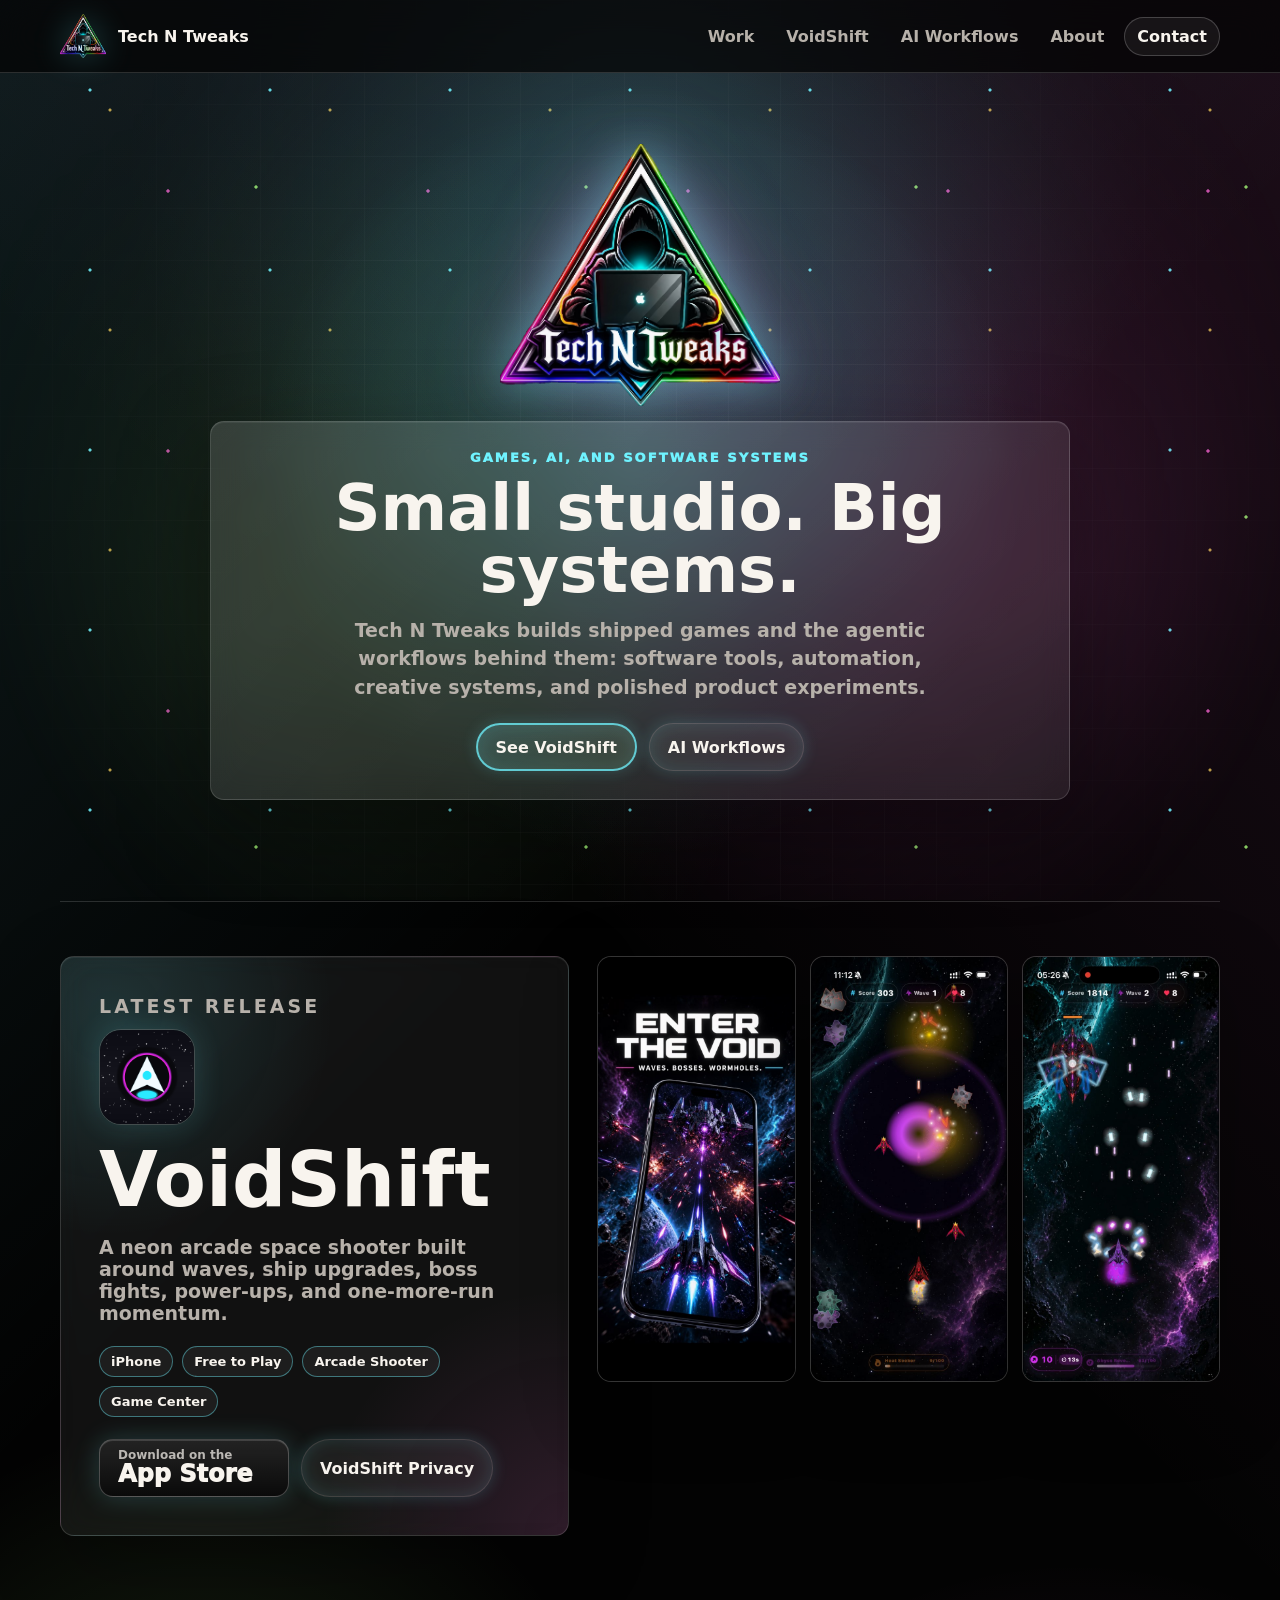
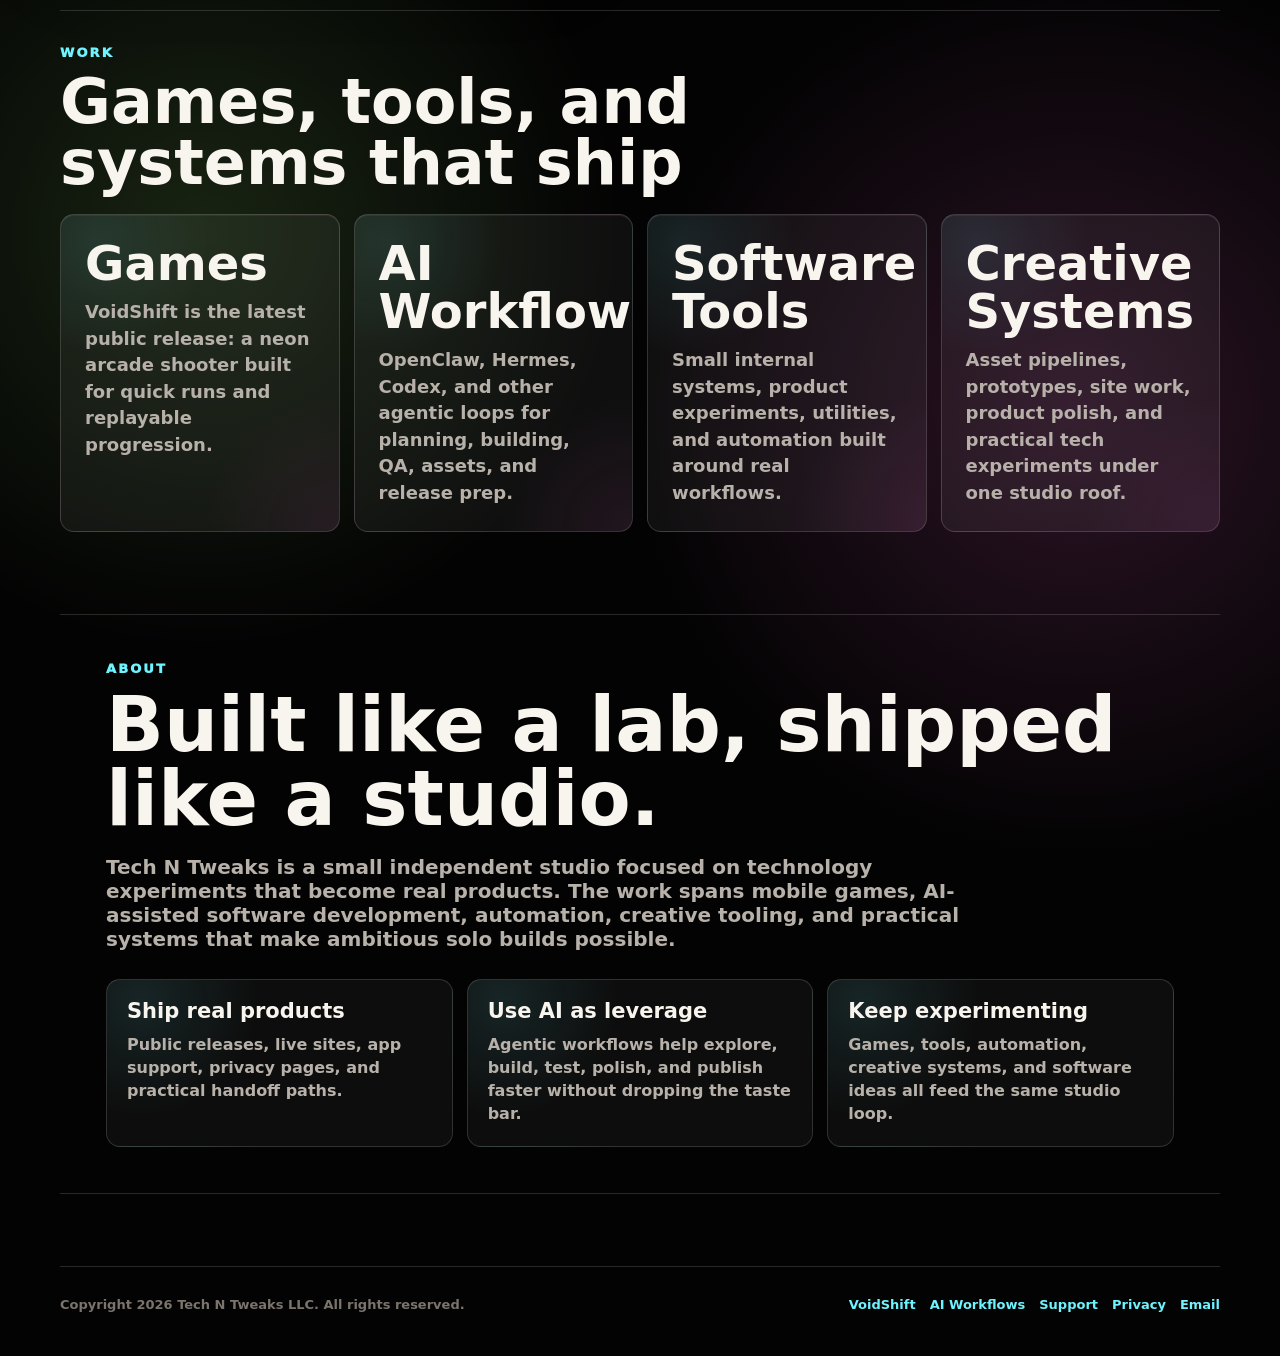
==== index.html @ df6320e9 "Polish Tech N Tweaks homepage" ====
<!doctype html>
<html lang="en">
<head>
  <meta charset="utf-8">
  <meta name="viewport" content="width=device-width, initial-scale=1">
  <title>Tech N Tweaks</title>
  <meta name="description" content="Tech N Tweaks builds technology, AI, software, and creative app projects including VoidShift.">
  <style>
    :root {
      color-scheme: dark;
      --bg: #030303;
      --text: #f8f4ee;
      --muted: #b7b1aa;
      --dim: #7a746d;
      --line: rgba(255,255,255,0.15);
      --panel: rgba(255,255,255,0.065);
      --cyan: #6ff3ff;
      --green: #a8ff7a;
      --pink: #ff67d8;
      --mx: 0px;
      --my: 0px;
    }

    * { box-sizing: border-box; }
    html { scroll-behavior: auto; }

    body {
      margin: 0;
      min-height: 100vh;
      color: var(--text);
      background:
        radial-gradient(circle at 50% 16%, rgba(111,243,255,0.18), transparent 24rem),
        radial-gradient(circle at 16% 62%, rgba(168,255,122,0.13), transparent 26rem),
        radial-gradient(circle at 84% 68%, rgba(255,103,216,0.16), transparent 28rem),
        linear-gradient(135deg, rgba(111,243,255,0.10), transparent 35%),
        linear-gradient(225deg, rgba(255,103,216,0.10), transparent 38%),
        var(--bg);
      font-family: Inter, ui-sans-serif, system-ui, -apple-system, BlinkMacSystemFont, "Segoe UI", sans-serif;
      overflow-x: hidden;
    }

    body::before {
      content: "";
      position: fixed;
      inset: 0;
      z-index: -2;
      pointer-events: none;
      background:
        radial-gradient(circle, rgba(111,243,255,0.95) 0 1.25px, transparent 1.9px),
        radial-gradient(circle, rgba(255,103,216,0.82) 0 1.35px, transparent 2px),
        radial-gradient(circle, rgba(168,255,122,0.86) 0 1.3px, transparent 2px),
        radial-gradient(circle, rgba(255,215,95,0.78) 0 1.15px, transparent 1.9px);
      background-position: 0 0, 38px 61px, 91px 22px;
      background-size: 180px 180px, 260px 260px, 330px 330px, 220px 220px;
      opacity: 0.92;
      animation: star-drift 48s linear infinite;
      transform: translate3d(var(--mx), var(--my), 0);
      transition: transform 260ms ease-out;
    }

    body::after {
      content: "";
      position: fixed;
      inset: 0;
      z-index: -1;
      pointer-events: none;
      background-image:
        linear-gradient(rgba(255,255,255,0.035) 1px, transparent 1px),
        linear-gradient(90deg, rgba(255,255,255,0.03) 1px, transparent 1px),
        radial-gradient(circle at calc(50% + var(--mx)) calc(18% + var(--my)), rgba(111,243,255,0.26), transparent 32rem),
        radial-gradient(circle at calc(84% - var(--mx)) calc(64% - var(--my)), rgba(255,103,216,0.22), transparent 36rem),
        radial-gradient(circle at calc(18% + var(--mx)) calc(70% - var(--my)), rgba(168,255,122,0.16), transparent 34rem);
      background-size: 52px 52px, 52px 52px, auto, auto, auto;
      mask-image: radial-gradient(circle at center, #000 0%, rgba(0,0,0,0.8) 42%, transparent 88%);
    }

    @keyframes star-drift {
      from {
        background-position: 0 0, 38px 61px, 91px 22px;
      }

      to {
        background-position: 0 520px, -180px 700px, 220px 620px, 90px 580px;
      }
    }

    @media (prefers-reduced-motion: reduce) {
      body::before {
        animation: none;
      }
    }

    a { color: inherit; text-decoration: none; }
    img { display: block; max-width: 100%; }

    .wrap {
      width: min(1160px, calc(100% - 36px));
      margin: 0 auto;
    }

    .nav {
      position: sticky;
      top: 0;
      z-index: 20;
      border-bottom: 1px solid var(--line);
      background: rgba(3,3,3,0.72);
      backdrop-filter: blur(18px);
    }

    .nav-inner {
      min-height: 72px;
      display: flex;
      align-items: center;
      justify-content: space-between;
      gap: 20px;
    }

    .brand {
      display: inline-flex;
      align-items: center;
      gap: 12px;
      font-weight: 900;
      letter-spacing: 0;
    }

    .brand img {
      width: 46px;
      height: 46px;
      object-fit: contain;
      filter: drop-shadow(0 0 16px rgba(111,243,255,0.24));
    }

    .nav-links {
      display: flex;
      align-items: center;
      gap: 8px;
      color: var(--muted);
      font-weight: 800;
    }

    .nav-links a {
      padding: 9px 12px;
      border-radius: 999px;
    }

    .nav-links a:hover,
    .nav-links a:focus-visible {
      color: var(--text);
      background: rgba(255,255,255,0.08);
      outline: none;
    }

    .nav-cta {
      color: var(--text);
      border: 1px solid rgba(255,255,255,0.2);
      background: rgba(255,255,255,0.06);
    }

    .hero {
      min-height: calc(100vh - 72px);
      display: grid;
      place-items: center;
      padding: 28px 0 58px;
      text-align: center;
    }

    .logo-stage {
      width: min(280px, 62vw);
      height: min(263px, 31vh);
      margin: 0 auto 14px;
      position: relative;
      display: grid;
      place-items: center;
    }

    .logo-stage::before {
      content: "";
      position: absolute;
      inset: 6% 10%;
      z-index: -1;
      border-radius: 999px;
      background: radial-gradient(circle, rgba(111,243,255,0.24), rgba(255,103,216,0.14) 42%, transparent 70%);
      filter: blur(34px);
    }

    .logo-stage img {
      width: 100%;
      height: 100%;
      object-fit: contain;
      filter:
        drop-shadow(0 0 22px rgba(111,243,255,0.4))
        drop-shadow(0 0 42px rgba(255,103,216,0.22));
    }

    .hero-card {
      width: min(860px, 100%);
      margin: 0 auto;
      padding: clamp(22px, 3.2vw, 28px);
      border: 1px solid var(--line);
      border-radius: 14px;
      background:
        linear-gradient(135deg, rgba(255,255,255,0.1), rgba(255,255,255,0.03)),
        rgba(255,255,255,0.045);
      box-shadow: inset 0 1px 0 rgba(255,255,255,0.06), 0 28px 90px rgba(0,0,0,0.34);
      backdrop-filter: blur(14px);
      transition: transform 190ms ease, border-color 190ms ease, box-shadow 190ms ease, background 190ms ease;
    }

    .hero-card:hover,
    .hero-card:focus-within {
      transform: translateY(-4px);
      border-color: rgba(111,243,255,0.52);
      background:
        radial-gradient(circle at 12% 8%, rgba(111,243,255,0.16), transparent 30%),
        radial-gradient(circle at 100% 100%, rgba(255,103,216,0.13), transparent 32%),
        rgba(255,255,255,0.07);
      box-shadow:
        inset 0 1px 0 rgba(255,255,255,0.08),
        0 24px 70px rgba(0,0,0,0.38),
        0 0 34px rgba(111,243,255,0.13);
    }

    .eyebrow {
      margin: 0 0 12px;
      color: var(--cyan);
      font-size: 13px;
      font-weight: 950;
      letter-spacing: 0.16em;
      text-transform: uppercase;
    }

    h1, h2, h3, p { overflow-wrap: anywhere; }

    h1 {
      margin: 0;
      font-size: clamp(42px, 5.2vw, 64px);
      line-height: 0.98;
      letter-spacing: 0;
    }

    h2 {
      margin: 0;
      color: var(--text);
      font-size: clamp(38px, 6vw, 76px);
      line-height: 0.98;
      letter-spacing: 0;
    }

    .lead {
      max-width: 620px;
      margin: 14px auto 0;
      color: var(--muted);
      font-size: clamp(17px, 1.8vw, 19px);
      line-height: 1.5;
      font-weight: 650;
    }

    .actions {
      display: flex;
      justify-content: center;
      flex-wrap: wrap;
      gap: 12px;
      margin-top: 22px;
    }

    .actions.left {
      justify-content: flex-start;
    }

    .button {
      min-height: 48px;
      display: inline-flex;
      align-items: center;
      justify-content: center;
      border-radius: 999px;
      padding: 0 18px;
      color: var(--text);
      border: 2px solid rgba(111,243,255,0.76);
      background:
        linear-gradient(135deg, rgba(111,243,255,0.12), rgba(168,255,122,0.08)),
        rgba(255,255,255,0.035);
      font-weight: 900;
      box-shadow:
        inset 0 0 18px rgba(111,243,255,0.12),
        0 0 16px rgba(111,243,255,0.18);
      transition: transform 180ms ease, box-shadow 180ms ease, border-color 180ms ease;
    }

    .button.secondary {
      color: var(--text);
      background: rgba(255,255,255,0.055);
      border: 1px solid var(--line);
    }

    .button:hover,
    .button:focus-visible {
      transform: translateY(-2px);
      border-color: rgba(168,255,122,0.9);
      box-shadow:
        inset 0 0 22px rgba(111,243,255,0.20),
        0 0 22px rgba(111,243,255,0.28),
        0 0 40px rgba(168,255,122,0.16);
      outline: none;
    }

    .content {
      padding: 34px 0 82px;
      border-top: 1px solid var(--line);
    }

    .voidshift-feature {
      display: grid;
      grid-template-columns: minmax(0, 0.9fr) minmax(0, 1.1fr);
      gap: 28px;
      align-items: start;
      padding: 54px 0 74px;
      border-top: 1px solid var(--line);
      scroll-margin-top: 96px;
    }

    .void-copy {
      padding: clamp(24px, 4vw, 38px);
      border: 1px solid var(--line);
      border-radius: 14px;
      background:
        radial-gradient(circle at 10% 10%, rgba(111,243,255,0.13), transparent 32%),
        radial-gradient(circle at 100% 100%, rgba(255,103,216,0.12), transparent 32%),
        rgba(255,255,255,0.06);
      box-shadow: inset 0 1px 0 rgba(255,255,255,0.06), 0 24px 80px rgba(0,0,0,0.28);
      backdrop-filter: blur(14px);
    }

    .void-copy .app-icon {
      margin-bottom: 18px;
    }

    .void-copy p {
      color: var(--muted);
      font-size: 19px;
      font-weight: 650;
    }

    .proof-row {
      display: flex;
      flex-wrap: wrap;
      gap: 9px;
      margin-top: 22px;
    }

    .proof-row span {
      border: 1px solid rgba(111,243,255,0.42);
      border-radius: 999px;
      padding: 7px 11px;
      color: var(--text);
      background: rgba(255,255,255,0.052);
      font-size: 13px;
      font-weight: 900;
    }

    .store-badge {
      min-height: 58px;
      min-width: 190px;
      display: inline-flex;
      flex-direction: column;
      justify-content: center;
      gap: 1px;
      border: 1px solid rgba(255,255,255,0.24);
      border-radius: 14px;
      padding: 9px 18px 10px;
      color: var(--text);
      background: linear-gradient(180deg, rgba(255,255,255,0.12), rgba(255,255,255,0.02)), #050505;
      box-shadow: 0 0 26px rgba(111,243,255,0.18), inset 0 1px 0 rgba(255,255,255,0.14);
      text-align: left;
      transition: transform 180ms ease, border-color 180ms ease, box-shadow 180ms ease;
    }

    .store-badge span {
      color: rgba(248,244,238,0.72);
      font-size: 12px;
      font-weight: 800;
      line-height: 1;
    }

    .store-badge strong {
      color: var(--text);
      font-size: 24px;
      font-weight: 950;
      line-height: 1;
    }

    .store-badge:hover,
    .store-badge:focus-visible {
      transform: translateY(-2px);
      border-color: rgba(111,243,255,0.64);
      box-shadow: 0 0 30px rgba(111,243,255,0.26), inset 0 1px 0 rgba(255,255,255,0.18);
      outline: none;
    }

    .screenshots {
      display: grid;
      grid-template-columns: repeat(3, 1fr);
      gap: 14px;
      align-items: stretch;
    }

    .phone-shot {
      position: relative;
      min-height: 0;
      margin: 0;
      overflow: hidden;
      border: 1px solid var(--line);
      border-radius: 14px;
      background: rgba(255,255,255,0.06);
      box-shadow: 0 24px 70px rgba(0,0,0,0.34);
    }

    .phone-shot img {
      width: 100%;
      height: 100%;
      aspect-ratio: 600 / 1298;
      object-fit: cover;
      object-position: center top;
    }

    .section-heading {
      max-width: 760px;
      margin-bottom: 20px;
    }

    .section-heading h2 {
      font-size: clamp(36px, 5vw, 62px);
    }

    .grid {
      display: grid;
      grid-template-columns: repeat(4, 1fr);
      gap: 14px;
    }

    .tile {
      min-height: 230px;
      position: relative;
      overflow: hidden;
      scroll-margin-top: 96px;
      border: 1px solid var(--line);
      border-radius: 14px;
      padding: 24px;
      background:
        radial-gradient(circle at 12% 8%, rgba(111,243,255,0.09), transparent 30%),
        radial-gradient(circle at 100% 100%, rgba(255,103,216,0.08), transparent 32%),
        rgba(255,255,255,0.052);
      box-shadow: inset 0 1px 0 rgba(255,255,255,0.06);
      transition: transform 190ms ease, border-color 190ms ease, box-shadow 190ms ease, background 190ms ease;
    }

    a.tile {
      display: block;
      color: inherit;
      text-decoration: none;
    }

    .tile:hover,
    .tile:focus-within {
      transform: translateY(-4px);
      border-color: rgba(111,243,255,0.52);
      background:
        radial-gradient(circle at 12% 8%, rgba(111,243,255,0.16), transparent 30%),
        radial-gradient(circle at 100% 100%, rgba(255,103,216,0.13), transparent 32%),
        rgba(255,255,255,0.07);
      box-shadow:
        inset 0 1px 0 rgba(255,255,255,0.08),
        0 24px 70px rgba(0,0,0,0.38),
        0 0 34px rgba(111,243,255,0.13);
    }

    .app-icon {
      width: 96px;
      height: 96px;
      border-radius: 22px;
      border: 1px solid rgba(255,255,255,0.18);
      box-shadow: 0 0 30px rgba(111,243,255,0.16);
    }

    .tile strong {
      display: block;
      margin-bottom: 12px;
      color: var(--text);
      font-size: clamp(30px, 4vw, 48px);
      line-height: 1;
      letter-spacing: 0;
    }

    .tile p {
      margin: 0;
      color: var(--muted);
      font-size: 18px;
      line-height: 1.48;
      font-weight: 650;
    }

    .tile a {
      color: var(--cyan);
    }

    .tile-actions {
      grid-column: 1 / -1;
      display: flex;
      flex-wrap: wrap;
      gap: 10px;
      margin-top: 4px;
    }

    .tile-link {
      display: inline-flex;
      align-items: center;
      justify-content: center;
      min-height: 38px;
      border-radius: 999px;
      padding: 0 14px;
      border: 1px solid rgba(111,243,255,0.56);
      background: rgba(255,255,255,0.045);
      color: var(--text);
      font-weight: 900;
    }

    .tile-link:hover,
    .tile-link:focus-visible {
      border-color: rgba(168,255,122,0.84);
      box-shadow: 0 0 18px rgba(111,243,255,0.18);
      outline: none;
      text-decoration: none;
    }

    .about-band {
      margin-bottom: 72px;
      padding: clamp(24px, 5vw, 46px);
      border-block: 1px solid var(--line);
    }

    .about-band > p:not(.eyebrow) {
      max-width: 860px;
      margin: 18px 0 0;
      color: var(--muted);
      font-size: 20px;
      font-weight: 650;
    }

    .about-points {
      display: grid;
      grid-template-columns: repeat(3, 1fr);
      gap: 14px;
      margin-top: 28px;
    }

    .about-point {
      min-height: 150px;
      padding: 20px;
      border: 1px solid var(--line);
      border-radius: 14px;
      background:
        radial-gradient(circle at 10% 12%, rgba(111,243,255,0.1), transparent 34%),
        rgba(255,255,255,0.045);
    }

    .about-point strong {
      display: block;
      margin-bottom: 10px;
      color: var(--text);
      font-size: 21px;
      line-height: 1.1;
    }

    .about-point p {
      margin: 0;
      color: var(--muted);
      font-size: 16px;
      font-weight: 650;
      line-height: 1.45;
    }

    footer,
    .site-footer {
      padding: 30px 0 44px;
      border-top: 1px solid var(--line);
      color: var(--dim);
      font-size: 13px;
      font-weight: 750;
    }

    .site-footer {
      display: flex;
      align-items: center;
      justify-content: space-between;
      gap: 18px;
    }

    .site-footer nav {
      display: flex;
      flex-wrap: wrap;
      justify-content: flex-end;
      gap: 14px;
    }

    .site-footer a {
      color: var(--cyan);
    }

    @media (max-width: 820px) {
      .nav-links { display: none; }
      .hero { min-height: auto; padding-top: 32px; }
      .logo-stage { width: min(260px, 78vw); height: min(244px, 30vh); }
      .voidshift-feature { grid-template-columns: 1fr; }
      .voidshift-feature { padding-top: 30px; }
      .screenshots { grid-template-columns: repeat(3, 1fr); }
      .about-points,
      .grid { grid-template-columns: repeat(2, 1fr); }
      .site-footer { align-items: flex-start; flex-direction: column; }
      .site-footer nav { justify-content: flex-start; }
    }

    @media (max-width: 520px) {
      .wrap { width: min(100% - 28px, 1160px); }
      .nav-inner { min-height: 66px; }
      .brand span { font-size: 16px; }
      .hero-card { text-align: left; }
      .actions .button { width: 100%; }
      .about-points,
      .grid { grid-template-columns: 1fr; }
      .app-icon { width: 86px; height: 86px; }
      .screenshots { grid-template-columns: 1fr; }
      .store-badge { width: 100%; }
    }
  </style>
</head>
<body>
  <header class="nav">
    <div class="wrap nav-inner">
      <a class="brand" href="index.html" aria-label="Tech N Tweaks home">
        <img src="assets/TNTs Logo.png" width="1194" height="1118" alt="Tech N Tweaks logo">
        <span>Tech N Tweaks</span>
      </a>
      <nav class="nav-links" aria-label="Main navigation">
        <a href="#work">Work</a>
        <a href="#voidshift">VoidShift</a>
        <a href="agentic-workflows.html">AI Workflows</a>
        <a href="#about">About</a>
        <a class="nav-cta" href="mailto:support@techntweaks.com">Contact</a>
      </nav>
    </div>
  </header>

  <main>
    <section class="hero">
      <div class="wrap">
        <div class="logo-stage">
          <img src="assets/TNTs Logo.png" width="1194" height="1118" alt="Tech N Tweaks neon triangle logo">
        </div>

        <div class="hero-card">
          <p class="eyebrow">Games, AI, and software systems</p>
          <h1>Small studio. Big systems.</h1>
          <p class="lead">Tech N Tweaks builds shipped games and the agentic workflows behind them: software tools, automation, creative systems, and polished product experiments.</p>
          <div class="actions">
            <a class="button" href="#voidshift">See VoidShift</a>
            <a class="button secondary" href="agentic-workflows.html">AI Workflows</a>
          </div>
        </div>
      </div>
    </section>

    <section id="voidshift" class="voidshift-feature wrap" aria-labelledby="voidshift-title">
      <div class="void-copy">
        <p class="eyebrow">Latest release</p>
        <img class="app-icon" src="assets/app-icon.png" width="1024" height="1024" alt="VoidShift app icon">
        <h2 id="voidshift-title">VoidShift</h2>
        <p>A neon arcade space shooter built around waves, ship upgrades, boss fights, power-ups, and one-more-run momentum.</p>
        <div class="proof-row" aria-label="VoidShift App Store facts">
          <span>iPhone</span>
          <span>Free to Play</span>
          <span>Arcade Shooter</span>
          <span>Game Center</span>
        </div>
        <div class="actions left">
          <a class="store-badge" href="https://apps.apple.com/us/app/voidshift/id6764814433" target="_blank" rel="noopener" aria-label="Download VoidShift on the App Store">
            <span>Download on the</span>
            <strong>App Store</strong>
          </a>
          <a class="button secondary" href="privacy.html">VoidShift Privacy</a>
        </div>
      </div>
      <div class="screenshots" aria-label="VoidShift gameplay screenshots">
        <figure class="phone-shot">
          <img src="assets/voidshift-ios-ad.jpg" width="600" height="1298" alt="VoidShift App Store screenshot showing neon arcade action">
        </figure>
        <figure class="phone-shot">
          <img src="assets/voidshift-ios-gameplay-1.jpg" width="600" height="1298" loading="lazy" alt="VoidShift iPhone gameplay screenshot">
        </figure>
        <figure class="phone-shot">
          <img src="assets/voidshift-ios-gameplay-2.jpg" width="600" height="1298" loading="lazy" alt="VoidShift iPhone gameplay screenshot with active combat">
        </figure>
      </div>
    </section>

    <section id="work" class="content wrap" aria-label="Tech N Tweaks work">
      <div class="section-heading">
        <p class="eyebrow">Work</p>
        <h2>Games, tools, and systems that ship</h2>
      </div>
      <div class="grid">
        <a class="tile" href="https://apps.apple.com/us/app/voidshift/id6764814433" target="_blank" rel="noopener" aria-label="Open VoidShift on the App Store">
          <strong>Games</strong>
          <p>VoidShift is the latest public release: a neon arcade shooter built for quick runs and replayable progression.</p>
        </a>

        <a class="tile" href="agentic-workflows.html" aria-label="Read about Tech N Tweaks agentic workflows">
          <strong>AI Workflows</strong>
          <p>OpenClaw, Hermes, Codex, and other agentic loops for planning, building, QA, assets, and release prep.</p>
        </a>

        <a class="tile" href="agentic-workflows.html" aria-label="Read about Tech N Tweaks software tools">
          <strong>Software Tools</strong>
          <p>Small internal systems, product experiments, utilities, and automation built around real workflows.</p>
        </a>

        <a class="tile" href="#about" aria-label="Read about Tech N Tweaks creative systems">
          <strong>Creative Systems</strong>
          <p>Asset pipelines, prototypes, site work, product polish, and practical tech experiments under one studio roof.</p>
        </a>
      </div>
    </section>

    <section id="about" class="about-band wrap" aria-labelledby="about-title">
      <p class="eyebrow">About</p>
      <h2 id="about-title">Built like a lab, shipped like a studio.</h2>
      <p>Tech N Tweaks is a small independent studio focused on technology experiments that become real products. The work spans mobile games, AI-assisted software development, automation, creative tooling, and practical systems that make ambitious solo builds possible.</p>
      <div class="about-points" aria-label="Tech N Tweaks focus areas">
        <article class="about-point">
          <strong>Ship real products</strong>
          <p>Public releases, live sites, app support, privacy pages, and practical handoff paths.</p>
        </article>
        <article class="about-point">
          <strong>Use AI as leverage</strong>
          <p>Agentic workflows help explore, build, test, polish, and publish faster without dropping the taste bar.</p>
        </article>
        <article class="about-point">
          <strong>Keep experimenting</strong>
          <p>Games, tools, automation, creative systems, and software ideas all feed the same studio loop.</p>
        </article>
      </div>
    </section>
  </main>

  <footer class="site-footer wrap">
    <span>Copyright 2026 Tech N Tweaks LLC. All rights reserved.</span>
    <nav aria-label="Footer navigation">
      <a href="https://apps.apple.com/us/app/voidshift/id6764814433" target="_blank" rel="noopener">VoidShift</a>
      <a href="agentic-workflows.html">AI Workflows</a>
      <a href="support.html">Support</a>
      <a href="privacy.html">Privacy</a>
      <a href="mailto:support@techntweaks.com">Email</a>
    </nav>
  </footer>

  <script>
    window.addEventListener("pointermove", (event) => {
      const x = (event.clientX / window.innerWidth - 0.5) * 18;
      const y = (event.clientY / window.innerHeight - 0.5) * 14;
      document.documentElement.style.setProperty("--mx", `${x}px`);
      document.documentElement.style.setProperty("--my", `${y}px`);
    }, { passive: true });
  </script>
</body>
</html>
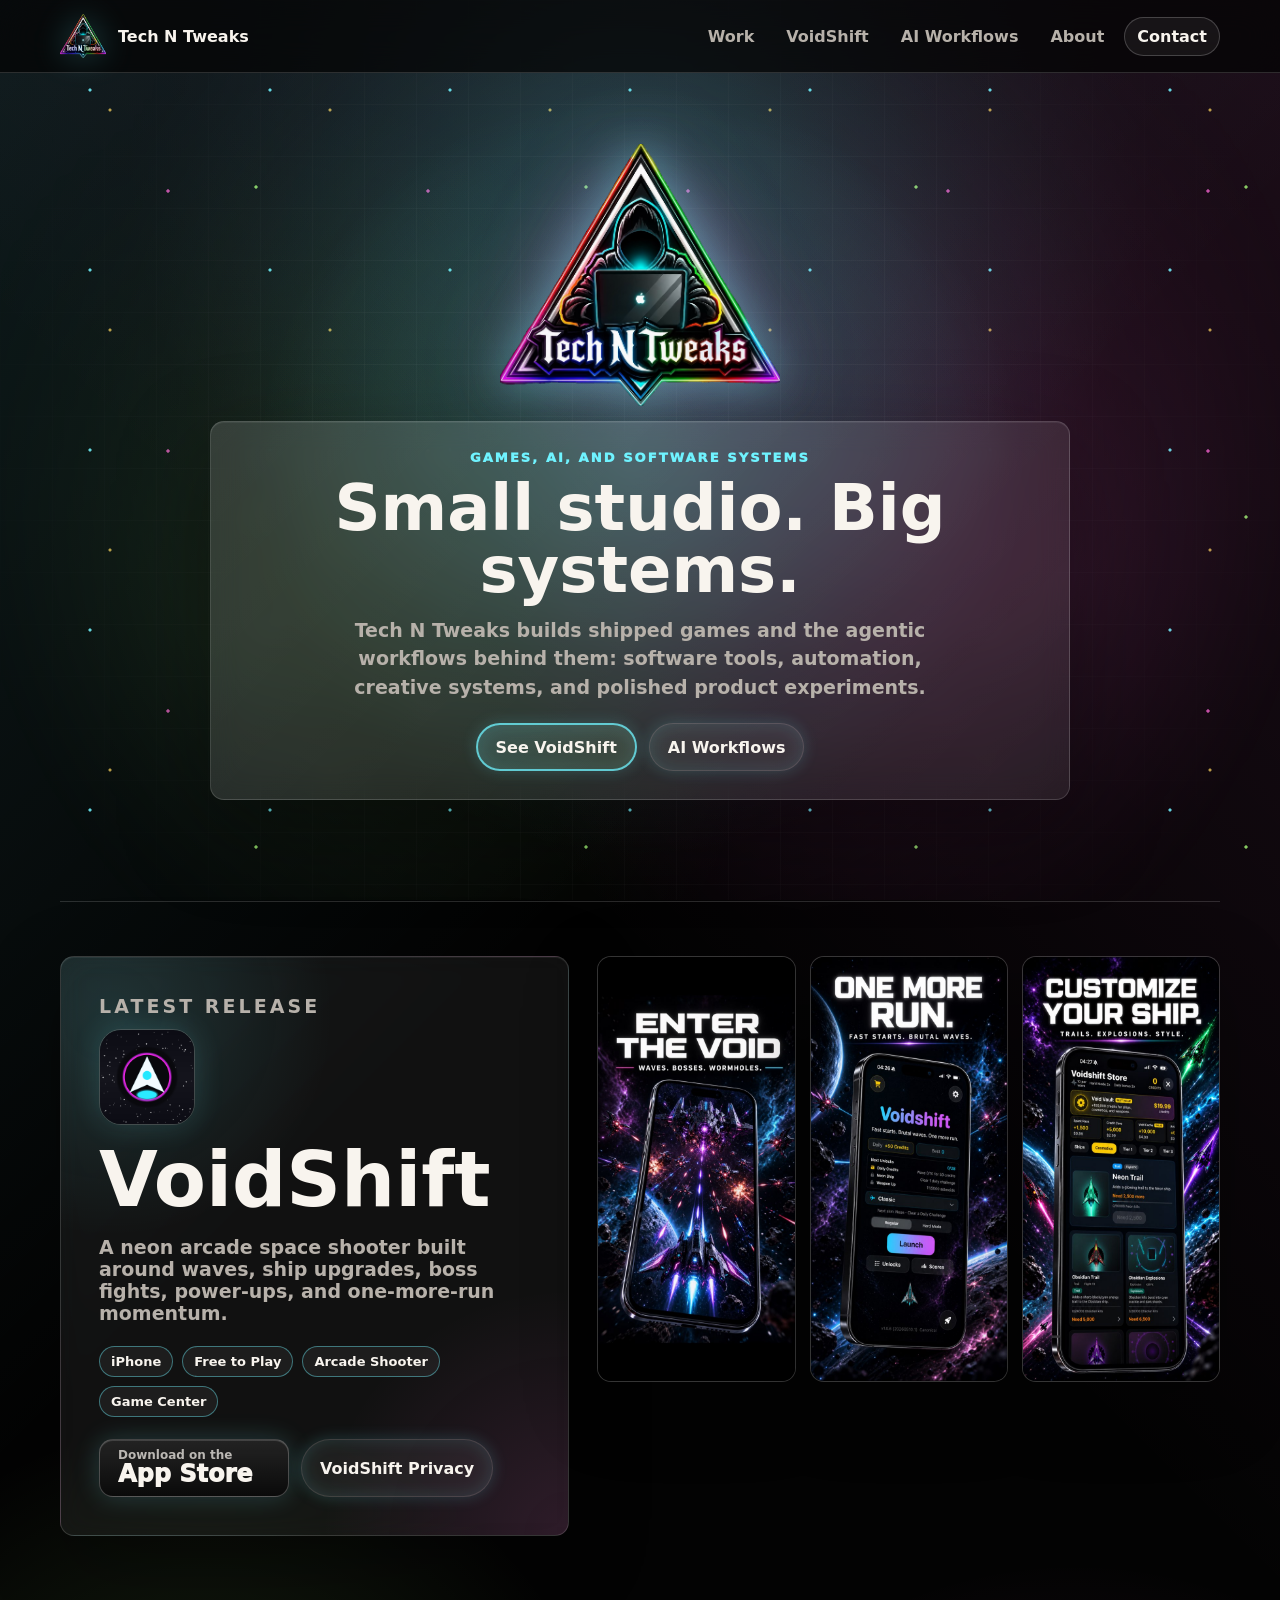
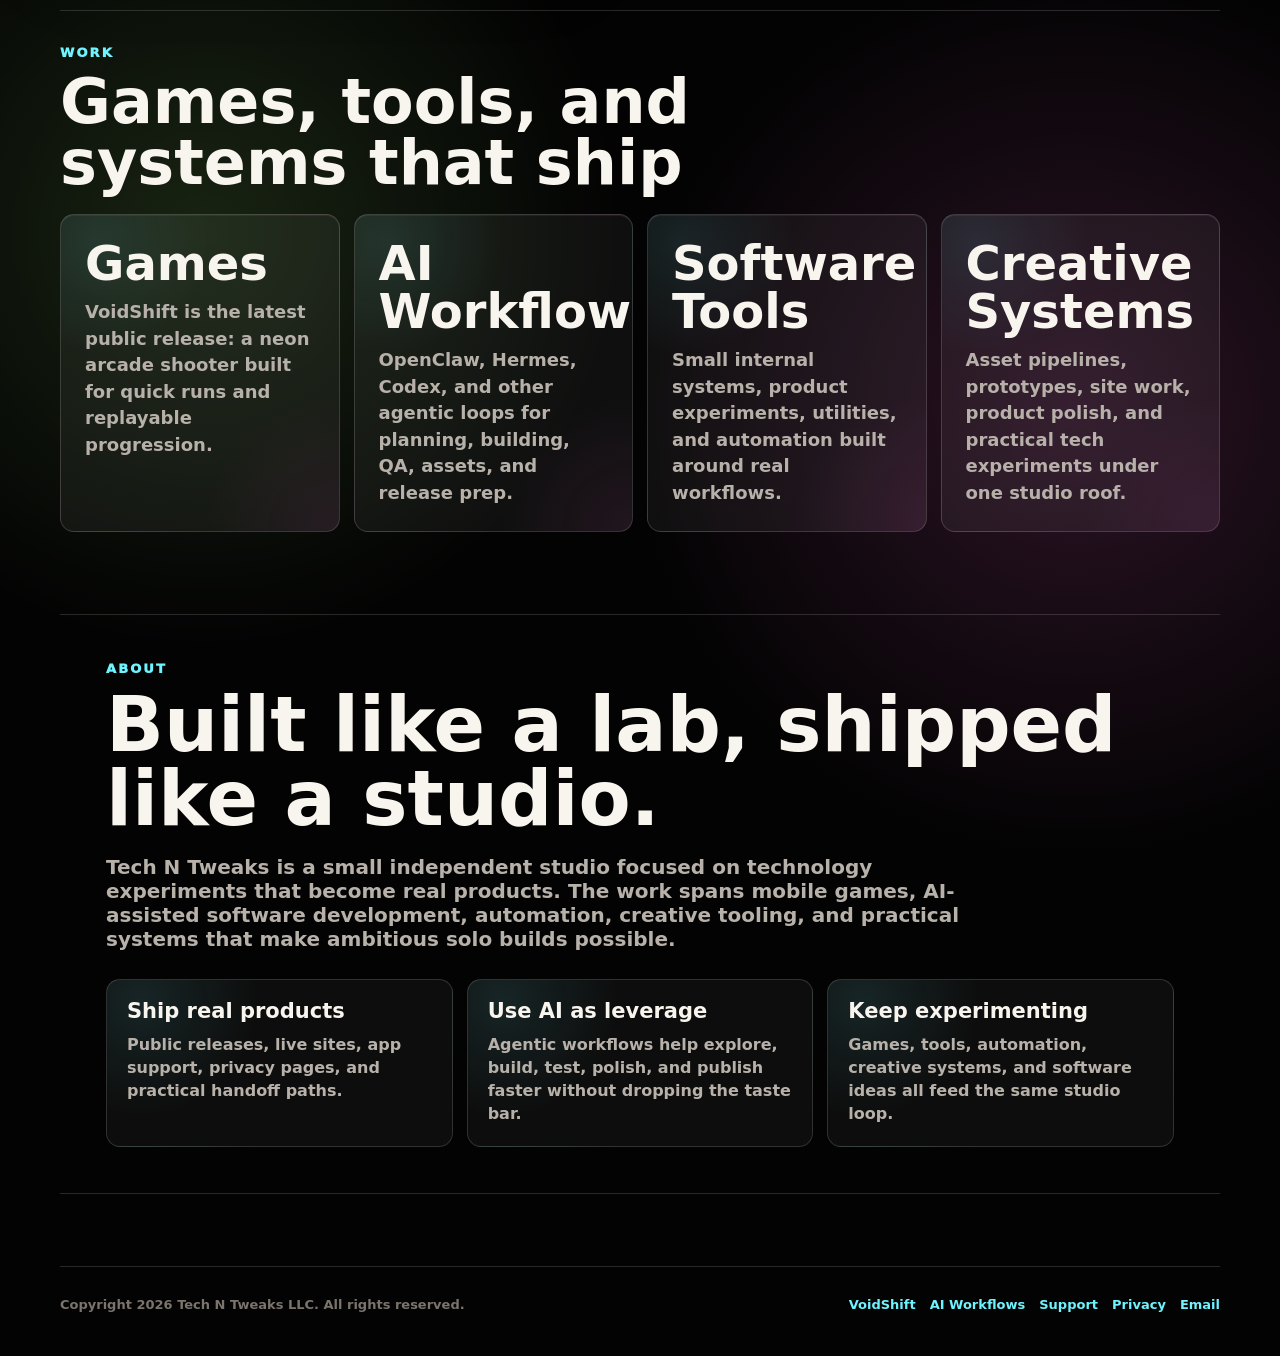
==== commit 30e8e1ba: "Swap VoidShift screenshot selections" ====
--- a/index.html
+++ b/index.html
@@ -693,10 +693,10 @@
           <img src="assets/voidshift-ios-ad.jpg" width="600" height="1298" alt="VoidShift App Store screenshot showing neon arcade action">
         </figure>
         <figure class="phone-shot">
-          <img src="assets/voidshift-ios-gameplay-1.jpg" width="600" height="1298" loading="lazy" alt="VoidShift iPhone gameplay screenshot">
+          <img src="assets/voidshift-ios-one-more-run.jpg" width="600" height="1298" loading="lazy" alt="VoidShift App Store screenshot showing the launch screen and progression">
         </figure>
         <figure class="phone-shot">
-          <img src="assets/voidshift-ios-gameplay-2.jpg" width="600" height="1298" loading="lazy" alt="VoidShift iPhone gameplay screenshot with active combat">
+          <img src="assets/voidshift-ios-customize.jpg" width="600" height="1298" loading="lazy" alt="VoidShift App Store screenshot showing ship customization">
         </figure>
       </div>
     </section>
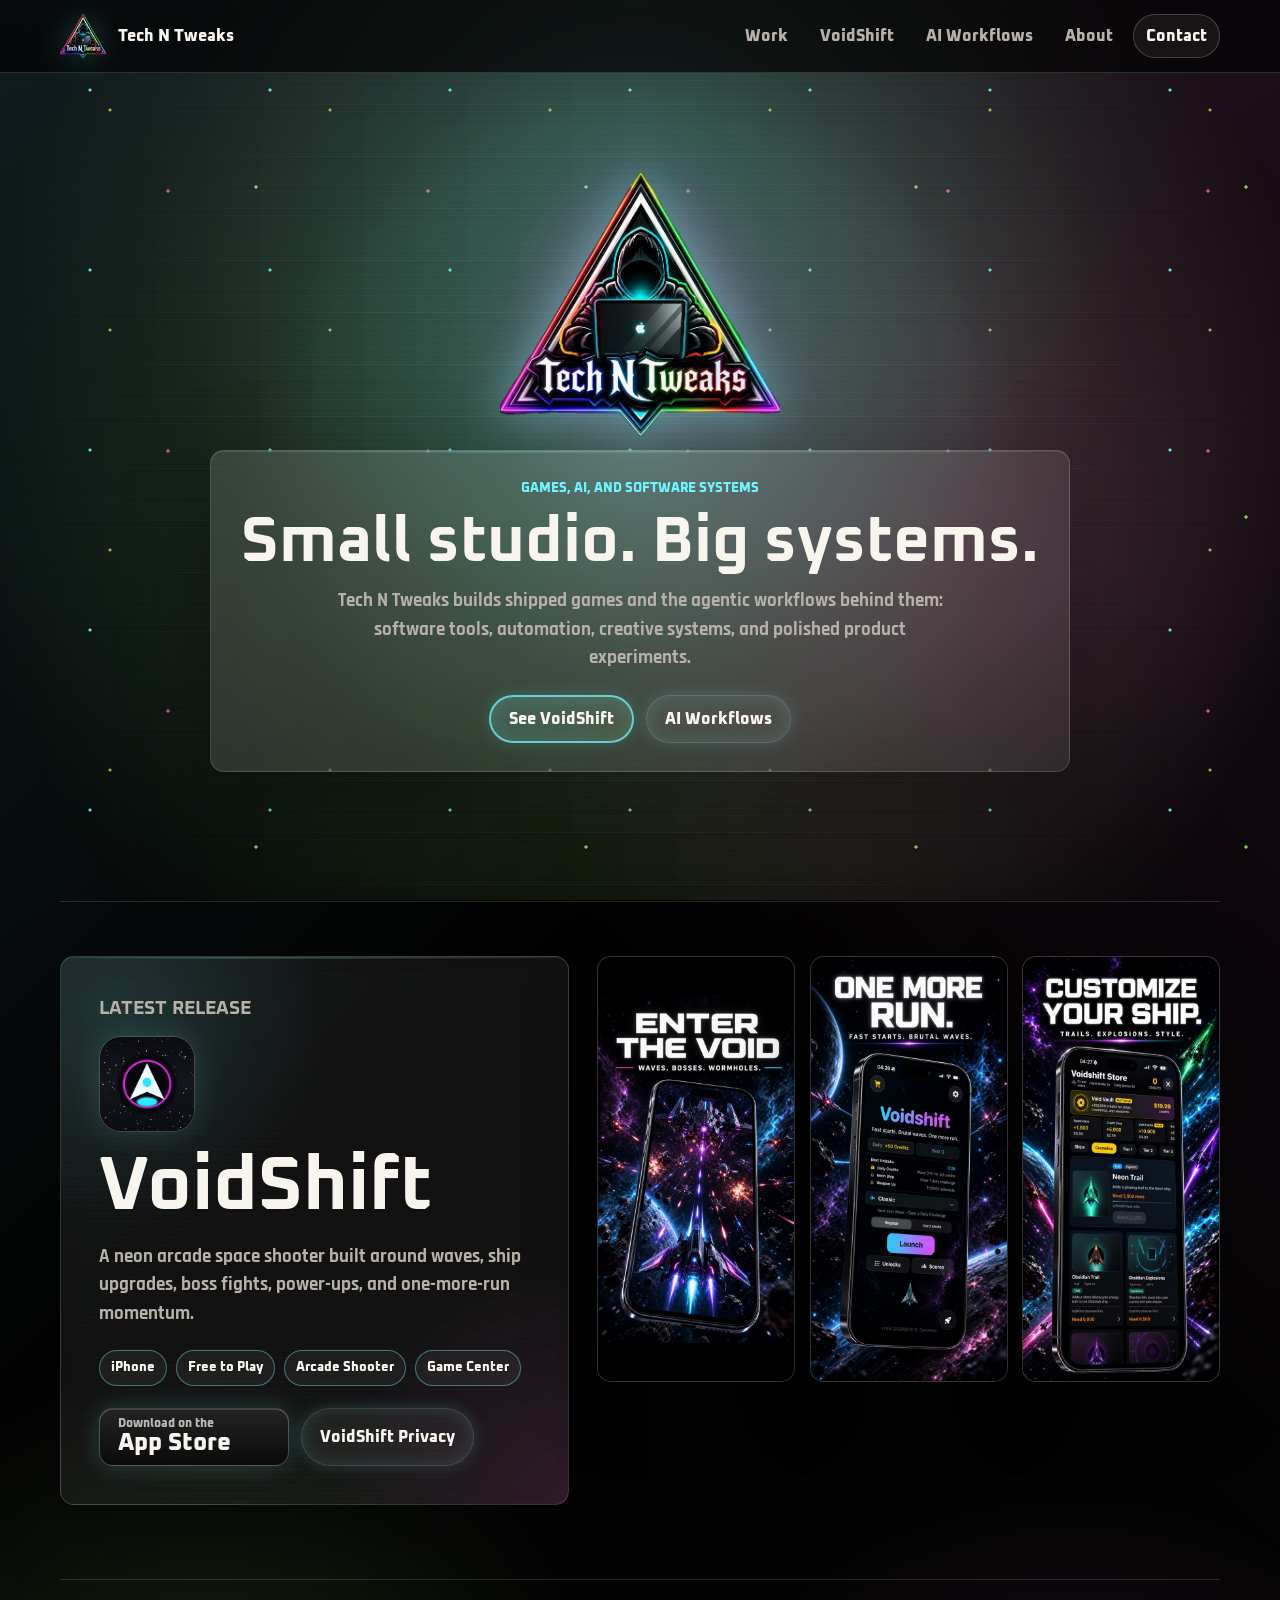
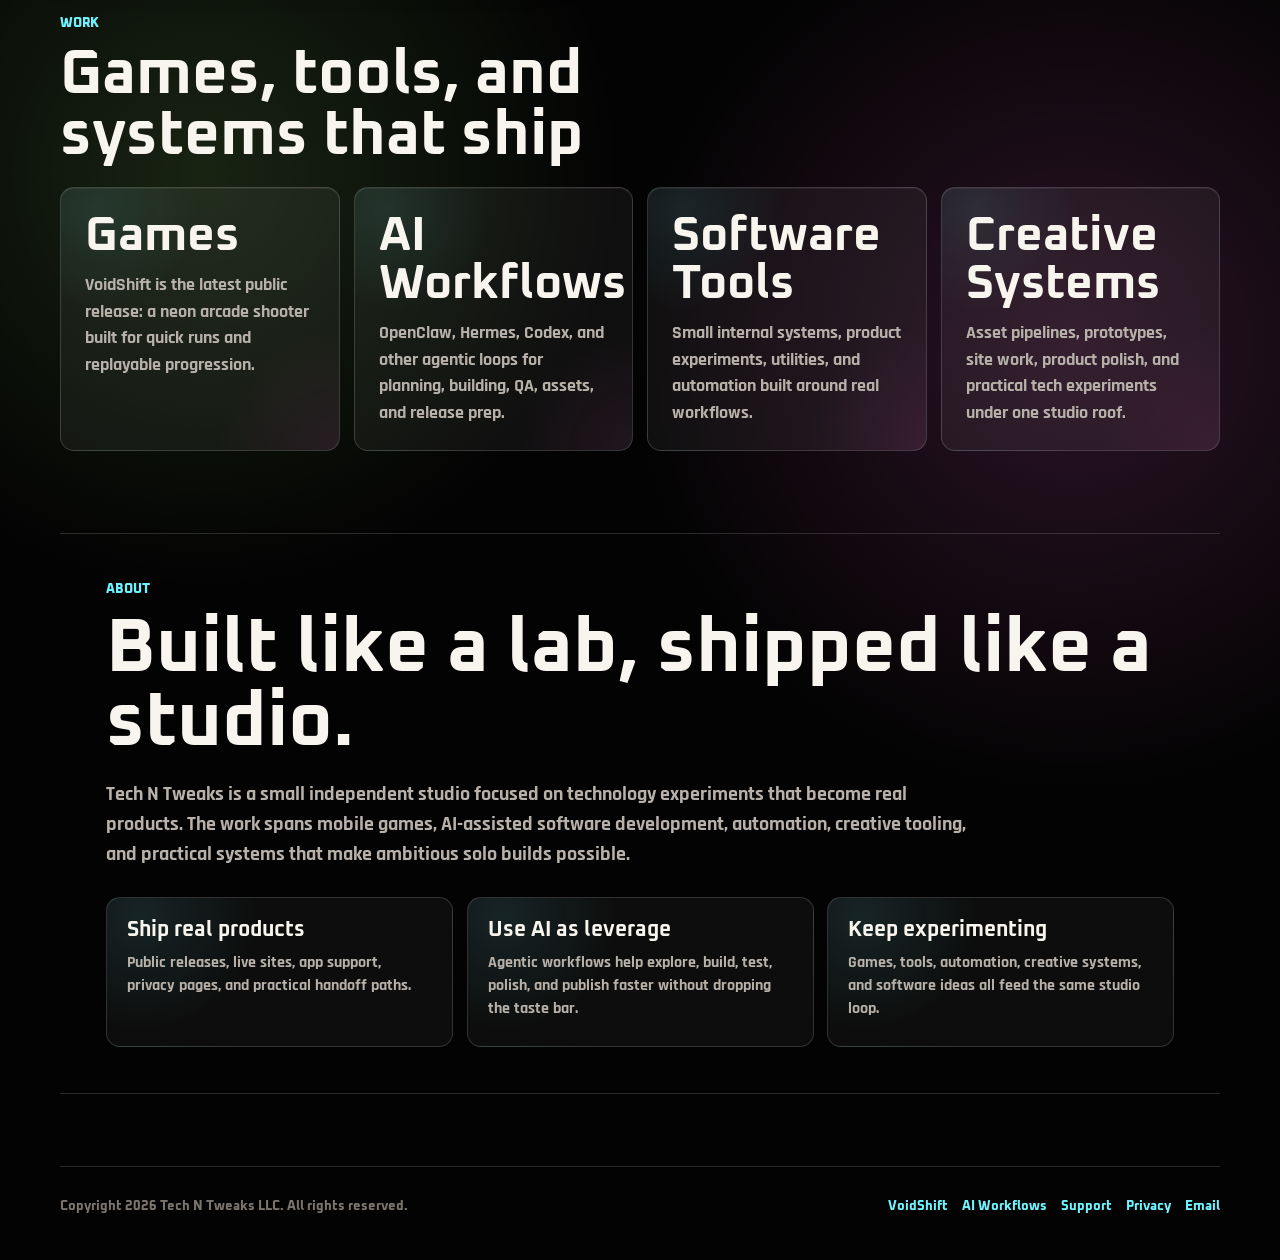
==== commit 35244667: "Apply frontend design polish" ====
--- a/index.html
+++ b/index.html
@@ -6,6 +6,8 @@
   <title>Tech N Tweaks</title>
   <meta name="description" content="Tech N Tweaks builds technology, AI, software, and creative app projects including VoidShift.">
   <style>
+    @import url("https://fonts.googleapis.com/css2?family=Oxanium:wght@600;700;800&family=Rajdhani:wght@500;600;700&display=swap");
+
     :root {
       color-scheme: dark;
       --bg: #030303;
@@ -19,6 +21,8 @@
       --pink: #ff67d8;
       --mx: 0px;
       --my: 0px;
+      --display: "Oxanium", ui-sans-serif, system-ui, sans-serif;
+      --body: "Rajdhani", ui-sans-serif, system-ui, sans-serif;
     }
 
     * { box-sizing: border-box; }
@@ -35,7 +39,8 @@
         linear-gradient(135deg, rgba(111,243,255,0.10), transparent 35%),
         linear-gradient(225deg, rgba(255,103,216,0.10), transparent 38%),
         var(--bg);
-      font-family: Inter, ui-sans-serif, system-ui, -apple-system, BlinkMacSystemFont, "Segoe UI", sans-serif;
+      font-family: var(--body);
+      line-height: 1.5;
       overflow-x: hidden;
     }
 
@@ -65,6 +70,7 @@
       z-index: -1;
       pointer-events: none;
       background-image:
+        repeating-linear-gradient(180deg, rgba(255,255,255,0.026) 0 1px, transparent 1px 7px),
         linear-gradient(rgba(255,255,255,0.035) 1px, transparent 1px),
         linear-gradient(90deg, rgba(255,255,255,0.03) 1px, transparent 1px),
         radial-gradient(circle at calc(50% + var(--mx)) calc(18% + var(--my)), rgba(111,243,255,0.26), transparent 32rem),
@@ -88,6 +94,15 @@
       body::before {
         animation: none;
       }
+
+      .logo-stage,
+      .hero-card,
+      .void-copy,
+      .phone-shot,
+      .tile,
+      .about-point {
+        animation: none;
+      }
     }
 
     a { color: inherit; text-decoration: none; }
@@ -119,6 +134,7 @@
       display: inline-flex;
       align-items: center;
       gap: 12px;
+      font-family: var(--display);
       font-weight: 900;
       letter-spacing: 0;
     }
@@ -135,6 +151,7 @@
       align-items: center;
       gap: 8px;
       color: var(--muted);
+      font-family: var(--display);
       font-weight: 800;
     }
 
@@ -171,6 +188,7 @@
       position: relative;
       display: grid;
       place-items: center;
+      animation: rise-in 540ms ease both;
     }
 
     .logo-stage::before {
@@ -203,7 +221,30 @@
         rgba(255,255,255,0.045);
       box-shadow: inset 0 1px 0 rgba(255,255,255,0.06), 0 28px 90px rgba(0,0,0,0.34);
       backdrop-filter: blur(14px);
+      position: relative;
+      overflow: hidden;
       transition: transform 190ms ease, border-color 190ms ease, box-shadow 190ms ease, background 190ms ease;
+      animation: rise-in 620ms 80ms ease both;
+    }
+
+    .hero-card::before,
+    .void-copy::before {
+      content: "";
+      position: absolute;
+      inset: 0;
+      z-index: 0;
+      pointer-events: none;
+      border-radius: inherit;
+      background:
+        linear-gradient(90deg, transparent, rgba(111,243,255,0.26), rgba(168,255,122,0.18), transparent) top / 100% 2px no-repeat,
+        repeating-linear-gradient(180deg, rgba(255,255,255,0.025) 0 1px, transparent 1px 8px);
+      opacity: 0.72;
+    }
+
+    .hero-card > *,
+    .void-copy > * {
+      position: relative;
+      z-index: 1;
     }
 
     .hero-card:hover,
@@ -223,9 +264,10 @@
     .eyebrow {
       margin: 0 0 12px;
       color: var(--cyan);
+      font-family: var(--display);
       font-size: 13px;
       font-weight: 950;
-      letter-spacing: 0.16em;
+      letter-spacing: 0;
       text-transform: uppercase;
     }
 
@@ -233,6 +275,7 @@
 
     h1 {
       margin: 0;
+      font-family: var(--display);
       font-size: clamp(42px, 5.2vw, 64px);
       line-height: 0.98;
       letter-spacing: 0;
@@ -241,6 +284,7 @@
     h2 {
       margin: 0;
       color: var(--text);
+      font-family: var(--display);
       font-size: clamp(38px, 6vw, 76px);
       line-height: 0.98;
       letter-spacing: 0;
@@ -252,7 +296,7 @@
       color: var(--muted);
       font-size: clamp(17px, 1.8vw, 19px);
       line-height: 1.5;
-      font-weight: 650;
+      font-weight: 700;
     }
 
     .actions {
@@ -280,6 +324,7 @@
         linear-gradient(135deg, rgba(111,243,255,0.12), rgba(168,255,122,0.08)),
         rgba(255,255,255,0.035);
       font-weight: 900;
+      font-family: var(--display);
       box-shadow:
         inset 0 0 18px rgba(111,243,255,0.12),
         0 0 16px rgba(111,243,255,0.18);
@@ -322,12 +367,15 @@
       padding: clamp(24px, 4vw, 38px);
       border: 1px solid var(--line);
       border-radius: 14px;
+      position: relative;
+      overflow: hidden;
       background:
         radial-gradient(circle at 10% 10%, rgba(111,243,255,0.13), transparent 32%),
         radial-gradient(circle at 100% 100%, rgba(255,103,216,0.12), transparent 32%),
         rgba(255,255,255,0.06);
       box-shadow: inset 0 1px 0 rgba(255,255,255,0.06), 0 24px 80px rgba(0,0,0,0.28);
       backdrop-filter: blur(14px);
+      animation: rise-in 560ms ease both;
     }
 
     .void-copy .app-icon {
@@ -337,7 +385,7 @@
     .void-copy p {
       color: var(--muted);
       font-size: 19px;
-      font-weight: 650;
+      font-weight: 700;
     }
 
     .proof-row {
@@ -355,6 +403,7 @@
       background: rgba(255,255,255,0.052);
       font-size: 13px;
       font-weight: 900;
+      font-family: var(--display);
     }
 
     .store-badge {
@@ -371,6 +420,7 @@
       background: linear-gradient(180deg, rgba(255,255,255,0.12), rgba(255,255,255,0.02)), #050505;
       box-shadow: 0 0 26px rgba(111,243,255,0.18), inset 0 1px 0 rgba(255,255,255,0.14);
       text-align: left;
+      font-family: var(--display);
       transition: transform 180ms ease, border-color 180ms ease, box-shadow 180ms ease;
     }
 
@@ -412,6 +462,15 @@
       border-radius: 14px;
       background: rgba(255,255,255,0.06);
       box-shadow: 0 24px 70px rgba(0,0,0,0.34);
+      animation: rise-in 520ms ease both;
+    }
+
+    .phone-shot:nth-child(2) {
+      animation-delay: 80ms;
+    }
+
+    .phone-shot:nth-child(3) {
+      animation-delay: 160ms;
     }
 
     .phone-shot img {
@@ -485,6 +544,7 @@
       display: block;
       margin-bottom: 12px;
       color: var(--text);
+      font-family: var(--display);
       font-size: clamp(30px, 4vw, 48px);
       line-height: 1;
       letter-spacing: 0;
@@ -495,7 +555,7 @@
       color: var(--muted);
       font-size: 18px;
       line-height: 1.48;
-      font-weight: 650;
+      font-weight: 700;
     }
 
     .tile a {
@@ -521,6 +581,7 @@
       background: rgba(255,255,255,0.045);
       color: var(--text);
       font-weight: 900;
+      font-family: var(--display);
     }
 
     .tile-link:hover,
@@ -542,7 +603,7 @@
       margin: 18px 0 0;
       color: var(--muted);
       font-size: 20px;
-      font-weight: 650;
+      font-weight: 700;
     }
 
     .about-points {
@@ -560,12 +621,14 @@
       background:
         radial-gradient(circle at 10% 12%, rgba(111,243,255,0.1), transparent 34%),
         rgba(255,255,255,0.045);
+      animation: rise-in 520ms ease both;
     }
 
     .about-point strong {
       display: block;
       margin-bottom: 10px;
       color: var(--text);
+      font-family: var(--display);
       font-size: 21px;
       line-height: 1.1;
     }
@@ -574,7 +637,7 @@
       margin: 0;
       color: var(--muted);
       font-size: 16px;
-      font-weight: 650;
+      font-weight: 700;
       line-height: 1.45;
     }
 
@@ -585,6 +648,7 @@
       color: var(--dim);
       font-size: 13px;
       font-weight: 750;
+      font-family: var(--display);
     }
 
     .site-footer {
@@ -603,6 +667,18 @@
 
     .site-footer a {
       color: var(--cyan);
+    }
+
+    @keyframes rise-in {
+      from {
+        opacity: 0;
+        transform: translateY(14px) scale(0.985);
+      }
+
+      to {
+        opacity: 1;
+        transform: translateY(0) scale(1);
+      }
     }
 
     @media (max-width: 820px) {
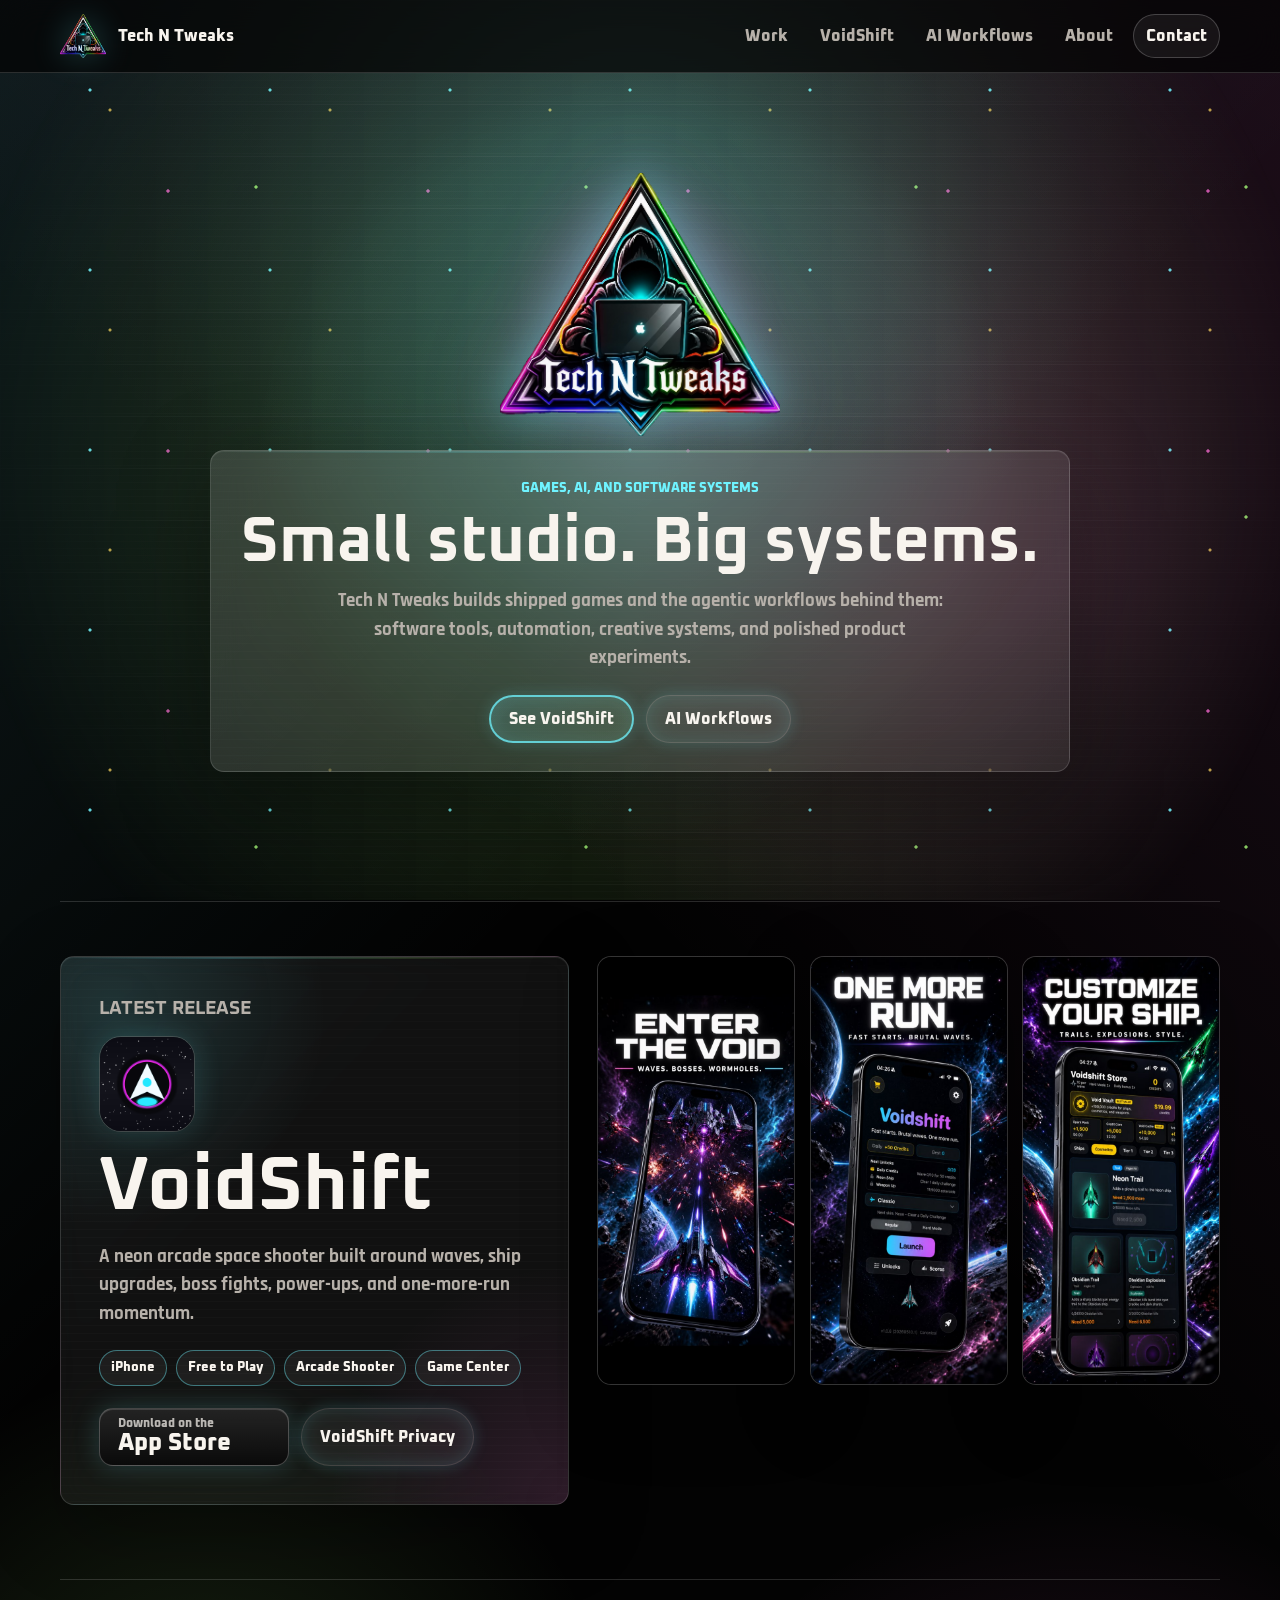
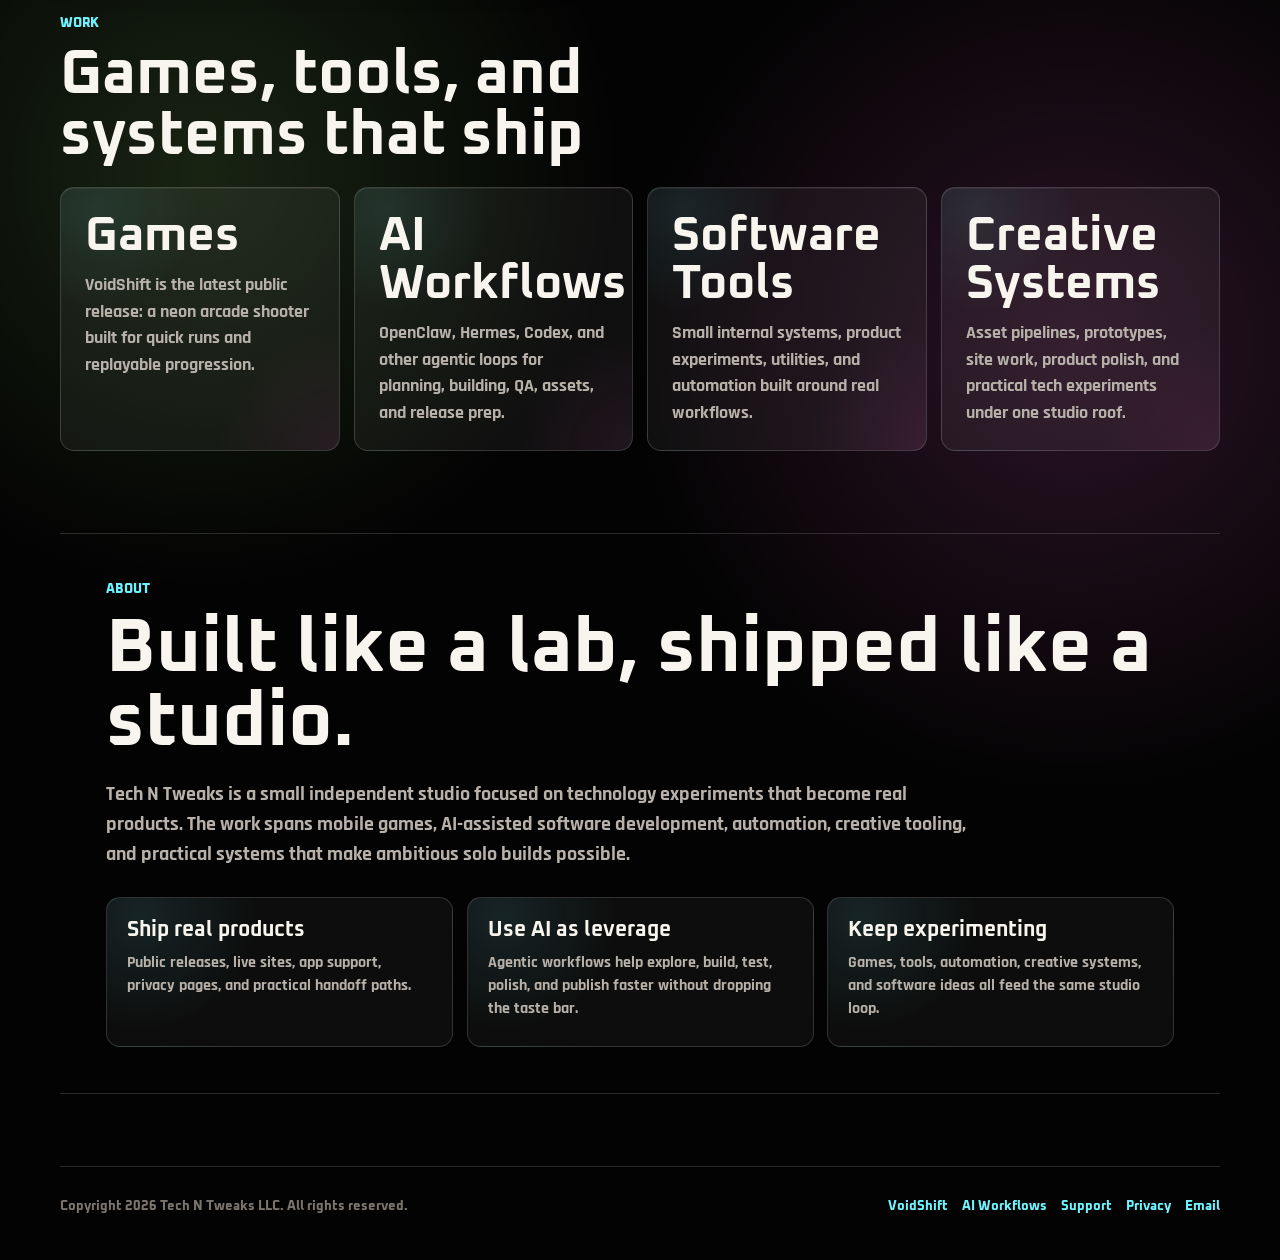
==== commit b90fc20e: "Fix workflow cards and screenshot frames" ====
--- a/index.html
+++ b/index.html
@@ -455,9 +455,9 @@
 
     .phone-shot {
       position: relative;
-      min-height: 0;
       margin: 0;
       overflow: hidden;
+      aspect-ratio: 600 / 1298;
       border: 1px solid var(--line);
       border-radius: 14px;
       background: rgba(255,255,255,0.06);
@@ -474,9 +474,10 @@
     }
 
     .phone-shot img {
+      position: absolute;
+      inset: 0;
       width: 100%;
       height: 100%;
-      aspect-ratio: 600 / 1298;
       object-fit: cover;
       object-position: center top;
     }
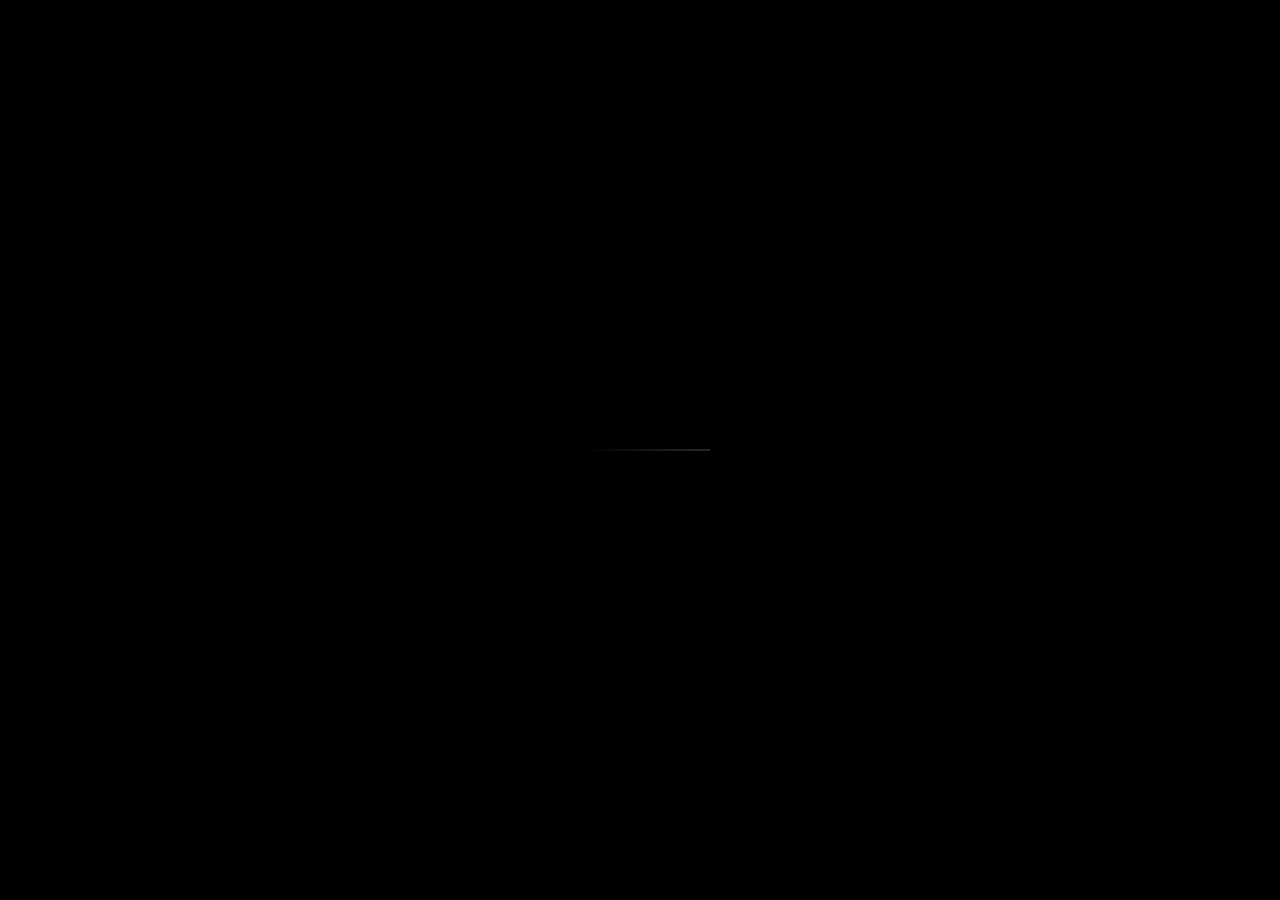
==== commit 96eb8268: "Launch Tech N Tweaks liquid site" ====
--- a/index.html
+++ b/index.html
@@ -1,850 +1,145 @@
-<!doctype html>
-<html lang="en">
-<head>
-  <meta charset="utf-8">
-  <meta name="viewport" content="width=device-width, initial-scale=1">
-  <title>Tech N Tweaks</title>
-  <meta name="description" content="Tech N Tweaks builds technology, AI, software, and creative app projects including VoidShift.">
-  <style>
-    @import url("https://fonts.googleapis.com/css2?family=Oxanium:wght@600;700;800&family=Rajdhani:wght@500;600;700&display=swap");
-
-    :root {
-      color-scheme: dark;
-      --bg: #030303;
-      --text: #f8f4ee;
-      --muted: #b7b1aa;
-      --dim: #7a746d;
-      --line: rgba(255,255,255,0.15);
-      --panel: rgba(255,255,255,0.065);
-      --cyan: #6ff3ff;
-      --green: #a8ff7a;
-      --pink: #ff67d8;
-      --mx: 0px;
-      --my: 0px;
-      --display: "Oxanium", ui-sans-serif, system-ui, sans-serif;
-      --body: "Rajdhani", ui-sans-serif, system-ui, sans-serif;
-    }
-
-    * { box-sizing: border-box; }
-    html { scroll-behavior: auto; }
-
-    body {
-      margin: 0;
-      min-height: 100vh;
-      color: var(--text);
-      background:
-        radial-gradient(circle at 50% 16%, rgba(111,243,255,0.18), transparent 24rem),
-        radial-gradient(circle at 16% 62%, rgba(168,255,122,0.13), transparent 26rem),
-        radial-gradient(circle at 84% 68%, rgba(255,103,216,0.16), transparent 28rem),
-        linear-gradient(135deg, rgba(111,243,255,0.10), transparent 35%),
-        linear-gradient(225deg, rgba(255,103,216,0.10), transparent 38%),
-        var(--bg);
-      font-family: var(--body);
-      line-height: 1.5;
-      overflow-x: hidden;
-    }
-
-    body::before {
-      content: "";
-      position: fixed;
-      inset: 0;
-      z-index: -2;
-      pointer-events: none;
-      background:
-        radial-gradient(circle, rgba(111,243,255,0.95) 0 1.25px, transparent 1.9px),
-        radial-gradient(circle, rgba(255,103,216,0.82) 0 1.35px, transparent 2px),
-        radial-gradient(circle, rgba(168,255,122,0.86) 0 1.3px, transparent 2px),
-        radial-gradient(circle, rgba(255,215,95,0.78) 0 1.15px, transparent 1.9px);
-      background-position: 0 0, 38px 61px, 91px 22px;
-      background-size: 180px 180px, 260px 260px, 330px 330px, 220px 220px;
-      opacity: 0.92;
-      animation: star-drift 48s linear infinite;
-      transform: translate3d(var(--mx), var(--my), 0);
-      transition: transform 260ms ease-out;
-    }
-
-    body::after {
-      content: "";
-      position: fixed;
-      inset: 0;
-      z-index: -1;
-      pointer-events: none;
-      background-image:
-        repeating-linear-gradient(180deg, rgba(255,255,255,0.026) 0 1px, transparent 1px 7px),
-        linear-gradient(rgba(255,255,255,0.035) 1px, transparent 1px),
-        linear-gradient(90deg, rgba(255,255,255,0.03) 1px, transparent 1px),
-        radial-gradient(circle at calc(50% + var(--mx)) calc(18% + var(--my)), rgba(111,243,255,0.26), transparent 32rem),
-        radial-gradient(circle at calc(84% - var(--mx)) calc(64% - var(--my)), rgba(255,103,216,0.22), transparent 36rem),
-        radial-gradient(circle at calc(18% + var(--mx)) calc(70% - var(--my)), rgba(168,255,122,0.16), transparent 34rem);
-      background-size: 52px 52px, 52px 52px, auto, auto, auto;
-      mask-image: radial-gradient(circle at center, #000 0%, rgba(0,0,0,0.8) 42%, transparent 88%);
-    }
-
-    @keyframes star-drift {
-      from {
-        background-position: 0 0, 38px 61px, 91px 22px;
-      }
-
-      to {
-        background-position: 0 520px, -180px 700px, 220px 620px, 90px 580px;
-      }
-    }
-
-    @media (prefers-reduced-motion: reduce) {
-      body::before {
-        animation: none;
-      }
-
-      .logo-stage,
-      .hero-card,
-      .void-copy,
-      .phone-shot,
-      .tile,
-      .about-point {
-        animation: none;
-      }
-    }
-
-    a { color: inherit; text-decoration: none; }
-    img { display: block; max-width: 100%; }
-
-    .wrap {
-      width: min(1160px, calc(100% - 36px));
-      margin: 0 auto;
-    }
-
-    .nav {
-      position: sticky;
-      top: 0;
-      z-index: 20;
-      border-bottom: 1px solid var(--line);
-      background: rgba(3,3,3,0.72);
-      backdrop-filter: blur(18px);
-    }
-
-    .nav-inner {
-      min-height: 72px;
-      display: flex;
-      align-items: center;
-      justify-content: space-between;
-      gap: 20px;
-    }
-
-    .brand {
-      display: inline-flex;
-      align-items: center;
-      gap: 12px;
-      font-family: var(--display);
-      font-weight: 900;
-      letter-spacing: 0;
-    }
-
-    .brand img {
-      width: 46px;
-      height: 46px;
-      object-fit: contain;
-      filter: drop-shadow(0 0 16px rgba(111,243,255,0.24));
-    }
-
-    .nav-links {
-      display: flex;
-      align-items: center;
-      gap: 8px;
-      color: var(--muted);
-      font-family: var(--display);
-      font-weight: 800;
-    }
-
-    .nav-links a {
-      padding: 9px 12px;
-      border-radius: 999px;
-    }
-
-    .nav-links a:hover,
-    .nav-links a:focus-visible {
-      color: var(--text);
-      background: rgba(255,255,255,0.08);
-      outline: none;
-    }
-
-    .nav-cta {
-      color: var(--text);
-      border: 1px solid rgba(255,255,255,0.2);
-      background: rgba(255,255,255,0.06);
-    }
-
-    .hero {
-      min-height: calc(100vh - 72px);
-      display: grid;
-      place-items: center;
-      padding: 28px 0 58px;
-      text-align: center;
-    }
-
-    .logo-stage {
-      width: min(280px, 62vw);
-      height: min(263px, 31vh);
-      margin: 0 auto 14px;
-      position: relative;
-      display: grid;
-      place-items: center;
-      animation: rise-in 540ms ease both;
-    }
-
-    .logo-stage::before {
-      content: "";
-      position: absolute;
-      inset: 6% 10%;
-      z-index: -1;
-      border-radius: 999px;
-      background: radial-gradient(circle, rgba(111,243,255,0.24), rgba(255,103,216,0.14) 42%, transparent 70%);
-      filter: blur(34px);
-    }
-
-    .logo-stage img {
-      width: 100%;
-      height: 100%;
-      object-fit: contain;
-      filter:
-        drop-shadow(0 0 22px rgba(111,243,255,0.4))
-        drop-shadow(0 0 42px rgba(255,103,216,0.22));
-    }
-
-    .hero-card {
-      width: min(860px, 100%);
-      margin: 0 auto;
-      padding: clamp(22px, 3.2vw, 28px);
-      border: 1px solid var(--line);
-      border-radius: 14px;
-      background:
-        linear-gradient(135deg, rgba(255,255,255,0.1), rgba(255,255,255,0.03)),
-        rgba(255,255,255,0.045);
-      box-shadow: inset 0 1px 0 rgba(255,255,255,0.06), 0 28px 90px rgba(0,0,0,0.34);
-      backdrop-filter: blur(14px);
-      position: relative;
-      overflow: hidden;
-      transition: transform 190ms ease, border-color 190ms ease, box-shadow 190ms ease, background 190ms ease;
-      animation: rise-in 620ms 80ms ease both;
-    }
-
-    .hero-card::before,
-    .void-copy::before {
-      content: "";
-      position: absolute;
-      inset: 0;
-      z-index: 0;
-      pointer-events: none;
-      border-radius: inherit;
-      background:
-        linear-gradient(90deg, transparent, rgba(111,243,255,0.26), rgba(168,255,122,0.18), transparent) top / 100% 2px no-repeat,
-        repeating-linear-gradient(180deg, rgba(255,255,255,0.025) 0 1px, transparent 1px 8px);
-      opacity: 0.72;
-    }
-
-    .hero-card > *,
-    .void-copy > * {
-      position: relative;
-      z-index: 1;
-    }
-
-    .hero-card:hover,
-    .hero-card:focus-within {
-      transform: translateY(-4px);
-      border-color: rgba(111,243,255,0.52);
-      background:
-        radial-gradient(circle at 12% 8%, rgba(111,243,255,0.16), transparent 30%),
-        radial-gradient(circle at 100% 100%, rgba(255,103,216,0.13), transparent 32%),
-        rgba(255,255,255,0.07);
-      box-shadow:
-        inset 0 1px 0 rgba(255,255,255,0.08),
-        0 24px 70px rgba(0,0,0,0.38),
-        0 0 34px rgba(111,243,255,0.13);
-    }
-
-    .eyebrow {
-      margin: 0 0 12px;
-      color: var(--cyan);
-      font-family: var(--display);
-      font-size: 13px;
-      font-weight: 950;
-      letter-spacing: 0;
-      text-transform: uppercase;
-    }
-
-    h1, h2, h3, p { overflow-wrap: anywhere; }
-
-    h1 {
-      margin: 0;
-      font-family: var(--display);
-      font-size: clamp(42px, 5.2vw, 64px);
-      line-height: 0.98;
-      letter-spacing: 0;
-    }
-
-    h2 {
-      margin: 0;
-      color: var(--text);
-      font-family: var(--display);
-      font-size: clamp(38px, 6vw, 76px);
-      line-height: 0.98;
-      letter-spacing: 0;
-    }
-
-    .lead {
-      max-width: 620px;
-      margin: 14px auto 0;
-      color: var(--muted);
-      font-size: clamp(17px, 1.8vw, 19px);
-      line-height: 1.5;
-      font-weight: 700;
-    }
-
-    .actions {
-      display: flex;
-      justify-content: center;
-      flex-wrap: wrap;
-      gap: 12px;
-      margin-top: 22px;
-    }
-
-    .actions.left {
-      justify-content: flex-start;
-    }
-
-    .button {
-      min-height: 48px;
-      display: inline-flex;
-      align-items: center;
-      justify-content: center;
-      border-radius: 999px;
-      padding: 0 18px;
-      color: var(--text);
-      border: 2px solid rgba(111,243,255,0.76);
-      background:
-        linear-gradient(135deg, rgba(111,243,255,0.12), rgba(168,255,122,0.08)),
-        rgba(255,255,255,0.035);
-      font-weight: 900;
-      font-family: var(--display);
-      box-shadow:
-        inset 0 0 18px rgba(111,243,255,0.12),
-        0 0 16px rgba(111,243,255,0.18);
-      transition: transform 180ms ease, box-shadow 180ms ease, border-color 180ms ease;
-    }
-
-    .button.secondary {
-      color: var(--text);
-      background: rgba(255,255,255,0.055);
-      border: 1px solid var(--line);
-    }
-
-    .button:hover,
-    .button:focus-visible {
-      transform: translateY(-2px);
-      border-color: rgba(168,255,122,0.9);
-      box-shadow:
-        inset 0 0 22px rgba(111,243,255,0.20),
-        0 0 22px rgba(111,243,255,0.28),
-        0 0 40px rgba(168,255,122,0.16);
-      outline: none;
-    }
-
-    .content {
-      padding: 34px 0 82px;
-      border-top: 1px solid var(--line);
-    }
-
-    .voidshift-feature {
-      display: grid;
-      grid-template-columns: minmax(0, 0.9fr) minmax(0, 1.1fr);
-      gap: 28px;
-      align-items: start;
-      padding: 54px 0 74px;
-      border-top: 1px solid var(--line);
-      scroll-margin-top: 96px;
-    }
-
-    .void-copy {
-      padding: clamp(24px, 4vw, 38px);
-      border: 1px solid var(--line);
-      border-radius: 14px;
-      position: relative;
-      overflow: hidden;
-      background:
-        radial-gradient(circle at 10% 10%, rgba(111,243,255,0.13), transparent 32%),
-        radial-gradient(circle at 100% 100%, rgba(255,103,216,0.12), transparent 32%),
-        rgba(255,255,255,0.06);
-      box-shadow: inset 0 1px 0 rgba(255,255,255,0.06), 0 24px 80px rgba(0,0,0,0.28);
-      backdrop-filter: blur(14px);
-      animation: rise-in 560ms ease both;
-    }
-
-    .void-copy .app-icon {
-      margin-bottom: 18px;
-    }
-
-    .void-copy p {
-      color: var(--muted);
-      font-size: 19px;
-      font-weight: 700;
-    }
-
-    .proof-row {
-      display: flex;
-      flex-wrap: wrap;
-      gap: 9px;
-      margin-top: 22px;
-    }
-
-    .proof-row span {
-      border: 1px solid rgba(111,243,255,0.42);
-      border-radius: 999px;
-      padding: 7px 11px;
-      color: var(--text);
-      background: rgba(255,255,255,0.052);
-      font-size: 13px;
-      font-weight: 900;
-      font-family: var(--display);
-    }
-
-    .store-badge {
-      min-height: 58px;
-      min-width: 190px;
-      display: inline-flex;
-      flex-direction: column;
-      justify-content: center;
-      gap: 1px;
-      border: 1px solid rgba(255,255,255,0.24);
-      border-radius: 14px;
-      padding: 9px 18px 10px;
-      color: var(--text);
-      background: linear-gradient(180deg, rgba(255,255,255,0.12), rgba(255,255,255,0.02)), #050505;
-      box-shadow: 0 0 26px rgba(111,243,255,0.18), inset 0 1px 0 rgba(255,255,255,0.14);
-      text-align: left;
-      font-family: var(--display);
-      transition: transform 180ms ease, border-color 180ms ease, box-shadow 180ms ease;
-    }
-
-    .store-badge span {
-      color: rgba(248,244,238,0.72);
-      font-size: 12px;
-      font-weight: 800;
-      line-height: 1;
-    }
-
-    .store-badge strong {
-      color: var(--text);
-      font-size: 24px;
-      font-weight: 950;
-      line-height: 1;
-    }
-
-    .store-badge:hover,
-    .store-badge:focus-visible {
-      transform: translateY(-2px);
-      border-color: rgba(111,243,255,0.64);
-      box-shadow: 0 0 30px rgba(111,243,255,0.26), inset 0 1px 0 rgba(255,255,255,0.18);
-      outline: none;
-    }
-
-    .screenshots {
-      display: grid;
-      grid-template-columns: repeat(3, 1fr);
-      gap: 14px;
-      align-items: stretch;
-    }
-
-    .phone-shot {
-      position: relative;
-      margin: 0;
-      overflow: hidden;
-      aspect-ratio: 600 / 1298;
-      border: 1px solid var(--line);
-      border-radius: 14px;
-      background: rgba(255,255,255,0.06);
-      box-shadow: 0 24px 70px rgba(0,0,0,0.34);
-      animation: rise-in 520ms ease both;
-    }
-
-    .phone-shot:nth-child(2) {
-      animation-delay: 80ms;
-    }
-
-    .phone-shot:nth-child(3) {
-      animation-delay: 160ms;
-    }
-
-    .phone-shot img {
-      position: absolute;
-      inset: 0;
-      width: 100%;
-      height: 100%;
-      object-fit: cover;
-      object-position: center top;
-    }
-
-    .section-heading {
-      max-width: 760px;
-      margin-bottom: 20px;
-    }
-
-    .section-heading h2 {
-      font-size: clamp(36px, 5vw, 62px);
-    }
-
-    .grid {
-      display: grid;
-      grid-template-columns: repeat(4, 1fr);
-      gap: 14px;
-    }
-
-    .tile {
-      min-height: 230px;
-      position: relative;
-      overflow: hidden;
-      scroll-margin-top: 96px;
-      border: 1px solid var(--line);
-      border-radius: 14px;
-      padding: 24px;
-      background:
-        radial-gradient(circle at 12% 8%, rgba(111,243,255,0.09), transparent 30%),
-        radial-gradient(circle at 100% 100%, rgba(255,103,216,0.08), transparent 32%),
-        rgba(255,255,255,0.052);
-      box-shadow: inset 0 1px 0 rgba(255,255,255,0.06);
-      transition: transform 190ms ease, border-color 190ms ease, box-shadow 190ms ease, background 190ms ease;
-    }
-
-    a.tile {
-      display: block;
-      color: inherit;
-      text-decoration: none;
-    }
-
-    .tile:hover,
-    .tile:focus-within {
-      transform: translateY(-4px);
-      border-color: rgba(111,243,255,0.52);
-      background:
-        radial-gradient(circle at 12% 8%, rgba(111,243,255,0.16), transparent 30%),
-        radial-gradient(circle at 100% 100%, rgba(255,103,216,0.13), transparent 32%),
-        rgba(255,255,255,0.07);
-      box-shadow:
-        inset 0 1px 0 rgba(255,255,255,0.08),
-        0 24px 70px rgba(0,0,0,0.38),
-        0 0 34px rgba(111,243,255,0.13);
-    }
-
-    .app-icon {
-      width: 96px;
-      height: 96px;
-      border-radius: 22px;
-      border: 1px solid rgba(255,255,255,0.18);
-      box-shadow: 0 0 30px rgba(111,243,255,0.16);
-    }
-
-    .tile strong {
-      display: block;
-      margin-bottom: 12px;
-      color: var(--text);
-      font-family: var(--display);
-      font-size: clamp(30px, 4vw, 48px);
-      line-height: 1;
-      letter-spacing: 0;
-    }
-
-    .tile p {
-      margin: 0;
-      color: var(--muted);
-      font-size: 18px;
-      line-height: 1.48;
-      font-weight: 700;
-    }
-
-    .tile a {
-      color: var(--cyan);
-    }
-
-    .tile-actions {
-      grid-column: 1 / -1;
-      display: flex;
-      flex-wrap: wrap;
-      gap: 10px;
-      margin-top: 4px;
-    }
-
-    .tile-link {
-      display: inline-flex;
-      align-items: center;
-      justify-content: center;
-      min-height: 38px;
-      border-radius: 999px;
-      padding: 0 14px;
-      border: 1px solid rgba(111,243,255,0.56);
-      background: rgba(255,255,255,0.045);
-      color: var(--text);
-      font-weight: 900;
-      font-family: var(--display);
-    }
-
-    .tile-link:hover,
-    .tile-link:focus-visible {
-      border-color: rgba(168,255,122,0.84);
-      box-shadow: 0 0 18px rgba(111,243,255,0.18);
-      outline: none;
-      text-decoration: none;
-    }
-
-    .about-band {
-      margin-bottom: 72px;
-      padding: clamp(24px, 5vw, 46px);
-      border-block: 1px solid var(--line);
-    }
-
-    .about-band > p:not(.eyebrow) {
-      max-width: 860px;
-      margin: 18px 0 0;
-      color: var(--muted);
-      font-size: 20px;
-      font-weight: 700;
-    }
-
-    .about-points {
-      display: grid;
-      grid-template-columns: repeat(3, 1fr);
-      gap: 14px;
-      margin-top: 28px;
-    }
-
-    .about-point {
-      min-height: 150px;
-      padding: 20px;
-      border: 1px solid var(--line);
-      border-radius: 14px;
-      background:
-        radial-gradient(circle at 10% 12%, rgba(111,243,255,0.1), transparent 34%),
-        rgba(255,255,255,0.045);
-      animation: rise-in 520ms ease both;
-    }
-
-    .about-point strong {
-      display: block;
-      margin-bottom: 10px;
-      color: var(--text);
-      font-family: var(--display);
-      font-size: 21px;
-      line-height: 1.1;
-    }
-
-    .about-point p {
-      margin: 0;
-      color: var(--muted);
-      font-size: 16px;
-      font-weight: 700;
-      line-height: 1.45;
-    }
-
-    footer,
-    .site-footer {
-      padding: 30px 0 44px;
-      border-top: 1px solid var(--line);
-      color: var(--dim);
-      font-size: 13px;
-      font-weight: 750;
-      font-family: var(--display);
-    }
-
-    .site-footer {
-      display: flex;
-      align-items: center;
-      justify-content: space-between;
-      gap: 18px;
-    }
-
-    .site-footer nav {
-      display: flex;
-      flex-wrap: wrap;
-      justify-content: flex-end;
-      gap: 14px;
-    }
-
-    .site-footer a {
-      color: var(--cyan);
-    }
-
-    @keyframes rise-in {
-      from {
-        opacity: 0;
-        transform: translateY(14px) scale(0.985);
-      }
-
-      to {
-        opacity: 1;
-        transform: translateY(0) scale(1);
-      }
-    }
-
-    @media (max-width: 820px) {
-      .nav-links { display: none; }
-      .hero { min-height: auto; padding-top: 32px; }
-      .logo-stage { width: min(260px, 78vw); height: min(244px, 30vh); }
-      .voidshift-feature { grid-template-columns: 1fr; }
-      .voidshift-feature { padding-top: 30px; }
-      .screenshots { grid-template-columns: repeat(3, 1fr); }
-      .about-points,
-      .grid { grid-template-columns: repeat(2, 1fr); }
-      .site-footer { align-items: flex-start; flex-direction: column; }
-      .site-footer nav { justify-content: flex-start; }
-    }
-
-    @media (max-width: 520px) {
-      .wrap { width: min(100% - 28px, 1160px); }
-      .nav-inner { min-height: 66px; }
-      .brand span { font-size: 16px; }
-      .hero-card { text-align: left; }
-      .actions .button { width: 100%; }
-      .about-points,
-      .grid { grid-template-columns: 1fr; }
-      .app-icon { width: 86px; height: 86px; }
-      .screenshots { grid-template-columns: 1fr; }
-      .store-badge { width: 100%; }
-    }
-  </style>
-</head>
-<body>
-  <header class="nav">
-    <div class="wrap nav-inner">
-      <a class="brand" href="index.html" aria-label="Tech N Tweaks home">
-        <img src="assets/TNTs Logo.png" width="1194" height="1118" alt="Tech N Tweaks logo">
-        <span>Tech N Tweaks</span>
-      </a>
-      <nav class="nav-links" aria-label="Main navigation">
-        <a href="#work">Work</a>
-        <a href="#voidshift">VoidShift</a>
-        <a href="agentic-workflows.html">AI Workflows</a>
-        <a href="#about">About</a>
-        <a class="nav-cta" href="mailto:support@techntweaks.com">Contact</a>
-      </nav>
-    </div>
-  </header>
-
-  <main>
-    <section class="hero">
-      <div class="wrap">
-        <div class="logo-stage">
-          <img src="assets/TNTs Logo.png" width="1194" height="1118" alt="Tech N Tweaks neon triangle logo">
-        </div>
-
-        <div class="hero-card">
-          <p class="eyebrow">Games, AI, and software systems</p>
-          <h1>Small studio. Big systems.</h1>
-          <p class="lead">Tech N Tweaks builds shipped games and the agentic workflows behind them: software tools, automation, creative systems, and polished product experiments.</p>
-          <div class="actions">
-            <a class="button" href="#voidshift">See VoidShift</a>
-            <a class="button secondary" href="agentic-workflows.html">AI Workflows</a>
-          </div>
-        </div>
-      </div>
-    </section>
-
-    <section id="voidshift" class="voidshift-feature wrap" aria-labelledby="voidshift-title">
-      <div class="void-copy">
-        <p class="eyebrow">Latest release</p>
-        <img class="app-icon" src="assets/app-icon.png" width="1024" height="1024" alt="VoidShift app icon">
-        <h2 id="voidshift-title">VoidShift</h2>
-        <p>A neon arcade space shooter built around waves, ship upgrades, boss fights, power-ups, and one-more-run momentum.</p>
-        <div class="proof-row" aria-label="VoidShift App Store facts">
-          <span>iPhone</span>
-          <span>Free to Play</span>
-          <span>Arcade Shooter</span>
-          <span>Game Center</span>
-        </div>
-        <div class="actions left">
-          <a class="store-badge" href="https://apps.apple.com/us/app/voidshift/id6764814433" target="_blank" rel="noopener" aria-label="Download VoidShift on the App Store">
-            <span>Download on the</span>
-            <strong>App Store</strong>
-          </a>
-          <a class="button secondary" href="privacy.html">VoidShift Privacy</a>
-        </div>
-      </div>
-      <div class="screenshots" aria-label="VoidShift gameplay screenshots">
-        <figure class="phone-shot">
-          <img src="assets/voidshift-ios-ad.jpg" width="600" height="1298" alt="VoidShift App Store screenshot showing neon arcade action">
-        </figure>
-        <figure class="phone-shot">
-          <img src="assets/voidshift-ios-one-more-run.jpg" width="600" height="1298" loading="lazy" alt="VoidShift App Store screenshot showing the launch screen and progression">
-        </figure>
-        <figure class="phone-shot">
-          <img src="assets/voidshift-ios-customize.jpg" width="600" height="1298" loading="lazy" alt="VoidShift App Store screenshot showing ship customization">
-        </figure>
-      </div>
-    </section>
-
-    <section id="work" class="content wrap" aria-label="Tech N Tweaks work">
-      <div class="section-heading">
-        <p class="eyebrow">Work</p>
-        <h2>Games, tools, and systems that ship</h2>
-      </div>
-      <div class="grid">
-        <a class="tile" href="https://apps.apple.com/us/app/voidshift/id6764814433" target="_blank" rel="noopener" aria-label="Open VoidShift on the App Store">
-          <strong>Games</strong>
-          <p>VoidShift is the latest public release: a neon arcade shooter built for quick runs and replayable progression.</p>
-        </a>
-
-        <a class="tile" href="agentic-workflows.html" aria-label="Read about Tech N Tweaks agentic workflows">
-          <strong>AI Workflows</strong>
-          <p>OpenClaw, Hermes, Codex, and other agentic loops for planning, building, QA, assets, and release prep.</p>
-        </a>
-
-        <a class="tile" href="agentic-workflows.html" aria-label="Read about Tech N Tweaks software tools">
-          <strong>Software Tools</strong>
-          <p>Small internal systems, product experiments, utilities, and automation built around real workflows.</p>
-        </a>
-
-        <a class="tile" href="#about" aria-label="Read about Tech N Tweaks creative systems">
-          <strong>Creative Systems</strong>
-          <p>Asset pipelines, prototypes, site work, product polish, and practical tech experiments under one studio roof.</p>
-        </a>
-      </div>
-    </section>
-
-    <section id="about" class="about-band wrap" aria-labelledby="about-title">
-      <p class="eyebrow">About</p>
-      <h2 id="about-title">Built like a lab, shipped like a studio.</h2>
-      <p>Tech N Tweaks is a small independent studio focused on technology experiments that become real products. The work spans mobile games, AI-assisted software development, automation, creative tooling, and practical systems that make ambitious solo builds possible.</p>
-      <div class="about-points" aria-label="Tech N Tweaks focus areas">
-        <article class="about-point">
-          <strong>Ship real products</strong>
-          <p>Public releases, live sites, app support, privacy pages, and practical handoff paths.</p>
-        </article>
-        <article class="about-point">
-          <strong>Use AI as leverage</strong>
-          <p>Agentic workflows help explore, build, test, polish, and publish faster without dropping the taste bar.</p>
-        </article>
-        <article class="about-point">
-          <strong>Keep experimenting</strong>
-          <p>Games, tools, automation, creative systems, and software ideas all feed the same studio loop.</p>
-        </article>
-      </div>
-    </section>
-  </main>
-
-  <footer class="site-footer wrap">
-    <span>Copyright 2026 Tech N Tweaks LLC. All rights reserved.</span>
-    <nav aria-label="Footer navigation">
-      <a href="https://apps.apple.com/us/app/voidshift/id6764814433" target="_blank" rel="noopener">VoidShift</a>
-      <a href="agentic-workflows.html">AI Workflows</a>
-      <a href="support.html">Support</a>
-      <a href="privacy.html">Privacy</a>
-      <a href="mailto:support@techntweaks.com">Email</a>
-    </nav>
-  </footer>
-
-  <script>
-    window.addEventListener("pointermove", (event) => {
-      const x = (event.clientX / window.innerWidth - 0.5) * 18;
-      const y = (event.clientY / window.innerHeight - 0.5) * 14;
-      document.documentElement.style.setProperty("--mx", `${x}px`);
-      document.documentElement.style.setProperty("--my", `${y}px`);
-    }, { passive: true });
-  </script>
-</body>
-</html>
+<!doctype html>
+<html>
+<head>
+<meta charset="UTF-8">
+	<meta http-equiv="x-ua-compatible" content="ie=edge">
+	<meta name="viewport" content="width=device-width, initial-scale=1">
+	<meta name="format-detection" content="telephone=no">
+	
+	<!-- ogp -->
+	<title>Tech N Tweaks | Where Human Imagination Meets Intelligent Technology</title>
+	<meta name="description" content="Tech N Tweaks builds games, agentic workflows, software tools, and creative systems where human imagination meets intelligent technology.">
+	<meta name="keywords" content="Tech N Tweaks, VoidShift, games, agentic workflows, software tools, creative systems, intelligent technology">
+	
+	<meta property="og:url" content="https://techntweaks.com/">
+	<meta property="og:title" content="Tech N Tweaks">
+	<meta property="og:type" content="website">
+	<meta property="og:description" content="Tech N Tweaks builds games, agentic workflows, software tools, and creative systems where human imagination meets intelligent technology.">
+	<meta property="og:image" content="https://techntweaks.com/custom-assets/tnts-logo.png">
+	<meta property="og:locale" content="en_US">
+	
+	<meta name="twitter:card" content="summary_large_image">
+	<meta name="twitter:title" content="Tech N Tweaks">
+	<meta name="twitter:description" content="Tech N Tweaks builds games, agentic workflows, software tools, and creative systems where human imagination meets intelligent technology.">
+	<meta name="twitter:image" content="https://techntweaks.com/custom-assets/tnts-logo.png">
+	<!-- ogp.links -->
+	
+	<link rel="icon" href="/favicon.ico">
+
+
+	<script src="/assets/js/lib/lib.js"></script>
+	
+	<!--#########################################################-->
+	<link rel="stylesheet" href="/assets/css/yakuhanjp-noto.min.css" />
+	<link href="/local-fonts/noto-sans-jp.css" rel="stylesheet">
+	<link href="/local-fonts/alef.css" rel="stylesheet">
+	<link href="/local-fonts/cormorant.css" rel="stylesheet">
+	<link rel="stylesheet" href="/local-fonts/typekit-rjz2hfg.css">
+	<link rel="stylesheet" href="/assets/css/base.css" />
+	<!--#########################################################-->
+</head>
+
+<body>
+	<div class="top-copy"></div>
+	<canvas id="world" class="world"></canvas>
+	<div id="bg-line-set" class="bg-line-set">
+		<div class="bg-line1"></div>
+		<div class="bg-line2"></div>
+		<div class="bg-line3"></div>
+		<div class="bg-line4"></div>
+		<div class="bg-line5"></div>
+	</div>
+	
+
+	<!-- ##################################### -->
+	<div class="dt-wrapper">
+		<div class="dt-contents">
+			<div class="dt-work">
+				<div class="dt-w-title-ja">Games</div>
+				<div class="dt-w-title-en">Games</div>
+				<div class="dt-w-path">/works/games/</div>
+				<div class="dt-w-thum">/works/games/image/games-spacefighters.png</div>
+				<div class="dt-mv">/works/games/image/games-spacefighters.png</div>
+				<div class="dt-topeffect">1</div>
+			</div>
+			<div class="dt-work">
+				<div class="dt-w-title-ja">Agentic Workflows</div>
+				<div class="dt-w-title-en">Agentic<br><span>Workflows</span></div>
+				<div class="dt-w-path">/works/agentic-workflows/</div>
+				<div class="dt-w-thum">/works/agentic-workflows/image/agentic-workflows-network.png</div>
+				<div class="dt-mv">/works/agentic-workflows/image/agentic-workflows-network.png</div>
+				<div class="dt-topeffect">1</div>
+			</div>
+			<div class="dt-work">
+				<div class="dt-w-title-ja">Software Tools</div>
+				<div class="dt-w-title-en">Software<br><span>Tools</span></div>
+				<div class="dt-w-path">/works/software-tools/</div>
+				<div class="dt-w-thum">/works/software-tools/image/software-tools-dashboard.png</div>
+				<div class="dt-mv">/works/software-tools/image/software-tools-dashboard.png</div>
+				<div class="dt-topeffect">1</div>
+			</div>
+			<div class="dt-work">
+				<div class="dt-w-title-ja">Creative Systems</div>
+				<div class="dt-w-title-en">Creative<br><span>Systems</span></div>
+				<div class="dt-w-path">/works/creative-systems/</div>
+				<div class="dt-w-thum">/works/creative-systems/image/creative-systems-studio.png</div>
+				<div class="dt-mv">/works/creative-systems/image/creative-systems-studio.png</div>
+				<div class="dt-topeffect">1</div>
+			</div>
+			
+			
+		</div><!-- /dt-contents -->
+	</div>
+	<!-- ##################################### -->
+	
+	<div id="info-wrapper" class="info-wrapper">
+		<div id="info-in" class="info-in"></div>
+	</div>
+	<div id="sp-info" class="sp-info"></div>
+	
+	<div id="scroll-wrapp" class="scroll-wrapp">
+	</div>
+	
+	<div id="menu" class="menu en">
+		<span class="menu-con">Contact</span>/<span class="menu-fb menu-voidshift"><a href="/works/games/">VoidShift</a></span>/<span class="menu-fb menu-projects">Projects</span>
+	</div>
+	
+	<div class="footer-set">
+		<div class="foot-copy en"></div>
+	</div>
+	
+	<div id="header-set" class="header-set">
+		<div id="head-logo" class="head-logo"></div>
+		<div class="header-humb"></div>
+	</div>
+	
+	<div id="loading" class="loading">
+		<div class="loading-bar"><div class="loading-bar-in"></div></div>
+	</div>
+	
+	<div id="transition-cover" class="transition-cover">
+		<div id="t-cov-txt" class="t-cov-txt">
+			<p id="t-cov-num" class="t-cov-num en-num"><span>#</span>00</p>
+			<p id="t-cov-title" class="t-cov-title en">TECH N<br>TWEAKS</p>
+			<div class="t-cov-bar">
+				<div id="t-cov-barIn" class="t-cov-barIn"></div>
+			</div>
+		</div>
+	</div>
+	
+	<!-- LIST -->
+	<div id="project-list" class="project-list">
+		<div class="project-list-bg"></div>
+	</div>
+	<div id="project-list-t" class="project-list-t">
+		<div class="project-list-in en">
+		</div>
+	</div>
+	<div class="project-list-close"></div>
+	<!-- LIST -->
+	
+	
+	
+	<script src="/assets/js/main.min.js?v=20210605"></script>
+</body>
+</html>
--- a/assets/css/yakuhanjp-noto.min.css
+++ b/assets/css/yakuhanjp-noto.min.css
@@ -0,0 +1 @@
+/*! Yaku Han JP v3.3.1 (OFL-1.1 AND MIT) by Qrac *//*! Type: YakuHanJP_Noto - Based on Noto Sans CJK JP */@font-face{font-family:YakuHanJP_Noto;font-style:normal;font-weight:100;font-display:swap;src:url(../fonts/YakuHanJP/YakuHanJP-Thin.eot);src:url(../fonts/YakuHanJP/YakuHanJP-Thin.woff2) format("woff2"),url(../fonts/YakuHanJP/YakuHanJP-Thin.woff) format("woff");unicode-range:U+3001-3002,U+3008-3011,U+3014-3015,U+30fb,U+ff01,U+ff08-ff09,U+ff1a-ff1b,U+ff1f,U+ff3b,U+ff3d,U+ff5b,U+ff5d}@font-face{font-family:YakuHanJP_Noto;font-style:normal;font-weight:300;font-display:swap;src:url(../fonts/YakuHanJP/YakuHanJP-Light.eot);src:url(../fonts/YakuHanJP/YakuHanJP-Light.woff2) format("woff2"),url(../fonts/YakuHanJP/YakuHanJP-Light.woff) format("woff");unicode-range:U+3001-3002,U+3008-3011,U+3014-3015,U+30fb,U+ff01,U+ff08-ff09,U+ff1a-ff1b,U+ff1f,U+ff3b,U+ff3d,U+ff5b,U+ff5d}@font-face{font-family:YakuHanJP_Noto;font-style:normal;font-weight:400;font-display:swap;src:url(../fonts/YakuHanJP/YakuHanJP-Regular.eot);src:url(../fonts/YakuHanJP/YakuHanJP-Regular.woff2) format("woff2"),url(../fonts/YakuHanJP/YakuHanJP-Regular.woff) format("woff");unicode-range:U+3001-3002,U+3008-3011,U+3014-3015,U+30fb,U+ff01,U+ff08-ff09,U+ff1a-ff1b,U+ff1f,U+ff3b,U+ff3d,U+ff5b,U+ff5d}@font-face{font-family:YakuHanJP_Noto;font-style:normal;font-weight:500;font-display:swap;src:url(../fonts/YakuHanJP/YakuHanJP-Medium.eot);src:url(../fonts/YakuHanJP/YakuHanJP-Medium.woff2) format("woff2"),url(../fonts/YakuHanJP/YakuHanJP-Medium.woff) format("woff");unicode-range:U+3001-3002,U+3008-3011,U+3014-3015,U+30fb,U+ff01,U+ff08-ff09,U+ff1a-ff1b,U+ff1f,U+ff3b,U+ff3d,U+ff5b,U+ff5d}@font-face{font-family:YakuHanJP_Noto;font-style:normal;font-weight:700;font-display:swap;src:url(../fonts/YakuHanJP/YakuHanJP-Bold.eot);src:url(../fonts/YakuHanJP/YakuHanJP-Bold.woff2) format("woff2"),url(../fonts/YakuHanJP/YakuHanJP-Bold.woff) format("woff");unicode-range:U+3001-3002,U+3008-3011,U+3014-3015,U+30fb,U+ff01,U+ff08-ff09,U+ff1a-ff1b,U+ff1f,U+ff3b,U+ff3d,U+ff5b,U+ff5d}@font-face{font-family:YakuHanJP_Noto;font-style:normal;font-weight:900;font-display:swap;src:url(../fonts/YakuHanJP/YakuHanJP-Black.eot);src:url(../fonts/YakuHanJP/YakuHanJP-Black.woff2) format("woff2"),url(../fonts/YakuHanJP/YakuHanJP-Black.woff) format("woff");unicode-range:U+3001-3002,U+3008-3011,U+3014-3015,U+30fb,U+ff01,U+ff08-ff09,U+ff1a-ff1b,U+ff1f,U+ff3b,U+ff3d,U+ff5b,U+ff5d}
--- a/local-fonts/noto-sans-jp.css
+++ b/local-fonts/noto-sans-jp.css
@@ -0,0 +1,6 @@
+@font-face {
+  font-family: 'Noto Sans JP';
+  font-style: normal;
+  font-weight: 400;
+  src: url("/local-fonts/assets/fonts.gstatic.com-e9f6b6b222b9.ttf") format("truetype");
+}
--- a/local-fonts/alef.css
+++ b/local-fonts/alef.css
@@ -0,0 +1,7 @@
+@font-face {
+  font-family: 'Alef';
+  font-style: normal;
+  font-weight: 400;
+  font-display: swap;
+  src: url("/local-fonts/assets/fonts.gstatic.com-27d892de4771.ttf") format("truetype");
+}
--- a/local-fonts/cormorant.css
+++ b/local-fonts/cormorant.css
@@ -0,0 +1,7 @@
+@font-face {
+  font-family: 'Cormorant';
+  font-style: italic;
+  font-weight: 400;
+  font-display: swap;
+  src: url("/local-fonts/assets/fonts.gstatic.com-a22328225007.ttf") format("truetype");
+}
--- a/local-fonts/typekit-rjz2hfg.css
+++ b/local-fonts/typekit-rjz2hfg.css
@@ -0,0 +1,29 @@
+/*
+ * The Typekit service used to deliver this font or fonts for use on websites
+ * is provided by Adobe and is subject to these Terms of Use
+ * http://www.adobe.com/products/eulas/tou_typekit. For font license
+ * information, see the list below.
+ *
+ * urw-din:
+ *   - http://typekit.com/eulas/00000000000000007735a83d
+ *   - http://typekit.com/eulas/00000000000000007735a849
+ *
+ * © 2009-2026 Adobe Systems Incorporated. All Rights Reserved.
+ */
+/*{"last_published":"2021-01-27 11:33:24 UTC"}*/
+
+@font-face {
+font-family:"urw-din";
+src:url("/local-fonts/assets/use.typekit.net-93bf3f0a0f7e.woff2") format("woff2"),url("/local-fonts/assets/use.typekit.net-b1fdb9f719c6.woff") format("woff"),url("/local-fonts/assets/use.typekit.net-621395243945.otf") format("opentype");
+font-display:auto;font-style:normal;font-weight:400;font-stretch:normal;
+}
+
+@font-face {
+font-family:"urw-din";
+src:url("/local-fonts/assets/use.typekit.net-0be26918a914.woff2") format("woff2"),url("/local-fonts/assets/use.typekit.net-f14f260508b8.woff") format("woff"),url("/local-fonts/assets/use.typekit.net-e5dc3b0f3df9.otf") format("opentype");
+font-display:auto;font-style:normal;font-weight:600;font-stretch:normal;
+}
+
+.tk-kepler-std-caption { font-family: "kepler-std-caption",serif; }
+.tk-kepler-std-display { font-family: "kepler-std-display",serif; }
+.tk-urw-din { font-family: "urw-din",sans-serif; }
--- a/assets/css/base.css
+++ b/assets/css/base.css
@@ -0,0 +1,1857 @@
+@charset "utf-8";
+
+html{
+	margin:0; padding:0;
+	-webkit-text-size-adjust: 100%;
+	/*scroll-behavior: smooth;*/
+}
+
+body{
+	width:100%;
+	height:100%;
+	margin:0;
+	padding:0;
+	overflow-x:hidden;
+	overflow-y:scroll;
+	
+	color:#fff;
+	background-color:#02030a;
+	
+	-ms-overflow-style: none;
+	scrollbar-width: none;
+}
+body::-webkit-scrollbar{
+	display:none;
+}
+::selection
+{
+	background: rgba(120,120,120,0.5);
+	/*color: #fff;*/
+}
+::-moz-selection
+{
+	background: rgba(0,0,0,0.2);
+	/*color: #fff;*/
+}
+
+div, p{
+	margin:0;
+	padding:0;
+	-webkit-tap-highlight-color: rgba(0, 0, 0, 0);
+}
+a{
+	color:#fff;
+	text-decoration:none;
+	-webkit-tap-highlight-color: rgba(0, 0, 0, 0);
+}
+a:hover{
+	color:#fff;
+	text-decoration:none;
+}
+a:visited{
+	color:#fff;
+	text-decoration:none;
+}
+ul,li{
+	margin:0;
+	padding:0;
+}
+img{
+	border:none;
+	user-select:none;
+	-webkit-user-select:none;
+	-ms-user-select: none;
+	-moz-user-select:none;
+}
+.ja{
+	font-family: "YakuHanJP_Noto", "Noto Sans JP", sans-serif;
+	font-weight:300;
+	letter-spacing:0.2em;
+}
+.ja-b{
+	font-family: "YakuHanJP_Noto", "Noto Sans JP", sans-serif;
+	font-weight:700;
+	letter-spacing:0.2em;
+}
+.en{
+	font-family: urw-din, sans-serif;
+	font-weight:400;
+	letter-spacing:0.08em;
+}
+.en-b{
+	font-family: urw-din, sans-serif;
+	font-weight:400;
+	letter-spacing:0.03em;
+}
+.en-b2{
+	font-family: urw-din, sans-serif;
+	font-weight:400;
+	letter-spacing:0.2em;
+}
+.en-num{
+	font-family: 'Alef', sans-serif;
+	font-weight:400;
+}
+.a-cover{
+	display:block;
+	position:absolute;
+	width:100%; height:100%;
+	top:0; left:0;
+}
+
+
+.world {
+	position: fixed;
+	left:0; top:0;
+	width:100%; height:100%;
+	backface-visibility: hidden;
+	/*background-color:#22232d;*/
+}
+.gl-cov{
+	position: fixed;
+	left:0; top:0;
+	width:100%; height:100%;
+	background-image:url(../image/color.jpg);
+	background-repeat:no-repeat;
+	background-size:cover;
+	mix-blend-mode: multiply;
+	/*mix-blend-mode: hard-light;*/
+	opacity:0.0;
+	display:none;
+	backface-visibility: hidden;
+}
+/*@media screen and (max-width:800px){
+	.world{
+		height:135%;
+	}
+}*/
+
+.dt-wrapper{
+	display:none;
+}
+
+
+.bg-line-set{
+	position:fixed;
+	width:100%; height:100%;
+	top:0; left:0;
+}
+.bg-line1{
+	position:absolute;
+	width:1px; height:100%;
+	left:50%; top:0;
+	background-color:rgba(255, 255, 255, 0.12);
+}
+.bg-line2{
+	position:absolute;
+	width:1px; height:100%;
+	left:50%; top:0;
+	margin-left:-20%;
+	background-color:rgba(255, 255, 255, 0.17);
+}
+.bg-line3{
+	position:absolute;
+	width:1px; height:100%;
+	left:50%; top:0;
+	margin-left:20%;
+	background-color:rgba(255, 255, 255, 0.17);
+}
+.bg-line4{
+	position:absolute;
+	width:1px; height:100%;
+	left:50%; top:0;
+	margin-left:-40%;
+	background-color:rgba(255, 255, 255, 0.17);
+}
+.bg-line5{
+	position:absolute;
+	width:1px; height:100%;
+	left:50%; top:0;
+	margin-left:40%;
+	background-color:rgba(255, 255, 255, 0.17);
+}
+@media screen and (max-width:800px){
+	.bg-line1{
+		background-color:rgba(255, 255, 255, 0.12);
+	}
+	.bg-line2{
+		margin-left:-30%;
+		background-color:rgba(255, 255, 255, 0.12);
+	}
+	.bg-line3{
+		margin-left:30%;
+		background-color:rgba(255, 255, 255, 0.12);
+	}
+	.bg-line4{
+		display:none;
+	}
+	.bg-line5{
+		display:none;
+	}
+}
+
+/* -- SCROLL -- */
+.scroll-wrapp{
+	position:absolute;
+	width:1px; height:3000px;
+	top:0; left:0;
+}
+
+
+/* -- HEADER -- */
+.header-set{
+	position:fixed;
+	width:100%;
+	top:0; left:0;
+}
+.head-logo{
+	position:absolute;
+	width:116px;
+	height:108px;
+	top:22px;
+	left:22px;
+	background-image:url(../image/logo.png);
+	background-size:contain;
+	background-position:center;
+	background-repeat:no-repeat;
+	cursor:pointer;
+}
+.header-humb{
+	position:absolute;
+	width:22px; height:18px;
+	top:100px;right:28px;
+	background-image:url(../image/menu.png);
+	background-size:contain;
+	cursor:pointer;
+	transition:0.2s;
+}
+.header-humb:hover{
+	opacity:0.5;
+}
+@media screen and (max-width:800px){
+	.head-logo{
+		width:88px;
+		height:82px;
+		top:14px;
+		left:14px;
+	}
+}
+
+
+/* -- PROJECT LIST -- */
+.project-list{
+	position:fixed;
+	width:100%; height:100%;
+	top:0; left:0;
+	display:none;
+}
+.project-list-t{
+	position:fixed;
+	width:100%; height:100%;
+	top:0; left:0;
+	overflow-x:hidden;
+    overflow-y:scroll;
+	display:none;
+	opacity:0;
+	-webkit-overflow-scrolling: touch;
+	-ms-overflow-style: none;
+	scrollbar-width: none;
+}
+.project-list-t::-webkit-scrollbar{
+	display:none;
+}
+.project-list-bg{
+	position:absolute;
+	width:100%; height:100vh;
+	top:0; left:0;
+	background-color:#000;
+	opacity:0.97;
+}
+.project-list-close{
+	position:fixed;
+	width:64px;
+	height:27px;
+	top:40px;
+	right:40px;
+	background-image:url(../image/movie_close.png);
+	background-repeat:no-repeat;
+	background-size:contain;
+	cursor:pointer;
+	opacity:1;
+	transition:0.2s;
+	display:none;
+}
+.project-list-close:hover{
+	opacity:0.5;
+}
+.project-list-in{
+	position:relative;
+	width:680px;
+	min-height:100%;
+	margin-left:auto; margin-right:auto;
+	padding-top:80px; padding-bottom:120px;
+}
+.project-title{
+	display:block;
+	width:100%;
+	margin-bottom:70px;
+	font-size:14px;
+}
+.project-item{
+	display:block;
+	position:relative;
+	width:100%;
+	padding-top:30px; padding-bottom:30px;
+	font-size:28px;
+	color:#fff;
+	line-height:36px;
+	/*border-bottom:solid 1px rgba(255,255,255,0.2);*/
+	cursor:pointer;
+}
+.project-item-num{
+	position:absolute;
+	left:-50px; top:26px;
+	font-size:12px;
+}
+.project-item-border{
+	width: 24px;
+	height: 1px;
+	background-color: #777;
+}
+.project-list-menu{
+	margin-bottom:50px;
+	font-size:14px;
+	color:#666;
+	display:none;
+}
+.project-list-menu span{
+	color:#fff;
+}
+.menu-h-con{
+	margin-right:10px;
+}
+@media screen and (max-width:900px){
+	.project-list-close:hover{
+		opacity:1;
+	}
+}
+@media screen and (max-width:700px){
+	.project-list-in{
+		position:relative;
+		width:90%;
+		padding-top:80px; padding-bottom:120px;
+	}
+	.project-title{
+		font-size:12px;
+		margin-bottom:10px;
+		color:#999;
+	}
+	.project-item{
+		padding-top:24px; padding-bottom:24px;
+		font-size:18px;
+		line-height:26px;
+	}
+	.project-item-num{
+		displa:none;
+	}
+	.project-list-menu{
+		font-size:16px;
+		display:block;
+	}
+}
+@media screen and (max-width:500px){
+	.project-list-close{
+		width:52px;
+		height:22px;
+		top:24px;
+		right:30px;
+	}
+}
+
+/* -- PROJECT OVER -- */
+.project-over-root{
+	position:absolute;
+}
+.project-over{
+	position:absolute;
+	width:260px; height:260px;
+	top:50%; left:50%;
+	margin-left:-130px; margin-top:-130px;
+	border-radius:130px;
+	background-color:#000;
+	display:none;
+	opacity:0;
+	background-repeat:no-repeat;
+	background-size:cover;
+	background-position:center center;
+}
+
+/* -- FOOTER -- */
+.footer-set{
+	position:fixed;
+	left:0; bottom:0;
+}
+.foot-copy{
+	display:none;
+	position:absolute;
+	left:20px; bottom:160px;
+	font-size:14px;
+	white-space:nowrap;
+	transform:rotate(90deg);
+	transform-origin: bottom left;
+	opacity:0.8;
+}
+@media screen and (max-width:800px){
+	.foot-copy{
+		display:none;
+	}
+}
+
+
+/* -- INFO -- */
+.info-wrapper{
+	position:fixed;
+	width:100%; height:100%;
+	top:0; left:0;
+	overflow:hidden;
+}
+.info-in{
+	position:absolute;
+	width:100%;
+	top:0; left:0;
+	-webkit-backface-visibility:hidden;
+	backface-visibility:hidden;
+}
+
+.sp-info{
+	position:absolute;
+	width:100%;
+	display:none;
+}
+
+.page-midashi{
+	position:absolute;
+	display:inline-block;
+	top:23vh; left:50%;
+	transform: translateX(-48%);
+}
+.page-midashi-in{
+	font-size:24px;
+	border-bottom:solid 1px #fff;
+	padding-bottom:8px;
+}
+
+@media screen and (max-width:800px){
+	.page-midashi{
+		top:120px;
+		font-size:20px;
+	}
+	.page-midashi-in{
+		font-size:20px;
+	}
+}
+@media screen and (max-width:500px){
+	.page-midashi-in{
+		font-size:18px;
+	}
+}
+
+.top-sab-copy{
+	position:absolute;
+	right:14%;
+	font-size:13px;
+	line-height:23px;
+	opacity:0;
+	display:none;
+}
+@media screen and (max-width:500px){
+	.top-sab-copy{
+		visibility:hidden;
+	}
+}
+.top-name-set{
+	position:absolute;
+	top:0; left:50%;
+	-webkit-backface-visibility:hidden;
+	backface-visibility:hidden;
+}
+.top-name-in{
+	position:absolute;
+	width:100px; height:100px;
+	/*background-color:rgba(255, 0, 0, 0.5);*/
+	cursor:pointer;
+	-webkit-backface-visibility:hidden;
+	backface-visibility: hidden;
+}
+.top-title{
+	position:absolute;
+	top:0; left:0;
+	font-size:12px;
+	line-height:18px;
+	color:#aaa;
+	text-transform:uppercase;
+	-webkit-backface-visibility:hidden;
+	backface-visibility:hidden;
+}
+.top-title-num{
+	position:absolute;
+	top:-36px; right:-12px;
+	font-size:38px;
+	letter-spacing:0;
+	-webkit-backface-visibility:hidden;
+	backface-visibility:hidden;
+	opacity:0.8;
+}
+.top-title-num span{
+	font-size:24px;
+	vertical-align:text-top;
+	letter-spacing:0.05em;
+}
+.top-scroll-line{
+	position:absolute;
+	width:1px; height:80px;
+	right:32px;
+	background-color:#ddd;
+	overflow:hidden;
+}
+.top-scroll-line-sp{
+	position:absolute;
+	width:1px; height:60px;
+	left:50%;
+	background-color:#ddd;
+	overflow:hidden;
+	display:none;
+	opacity:0;
+}
+.top-scroll-line-in{
+	position:absolute;
+	width:1px; height:240px;
+	top:0; left:0;
+	background-image:url(../image/scroll_line.png);
+	background-repeat:no-repeat;
+	background-size:100% 100%;
+	opacity:0.4;
+}
+.top-scroll-txt{
+	position:absolute;
+	height:28px;
+	right:3px;
+	transform:rotate(90deg);
+	transform-origin: bottom left;
+	opacity:1;
+	white-space: nowrap;
+	font-size:13px;
+	letter-spacing: 0.2em;
+}
+.top-page-top{
+	position:absolute;
+	width:18px; height:18px;
+	right:24px;
+}
+.top-page-top-in{
+	position:absolute;
+	width:18px; height:18px;
+	top:0; left:0;
+	display:none;
+}
+.top-page-top-btn{
+	position:absolute;
+	width:18px; height:18px;
+	top:50%; left:50%;
+	transform:translate(-50%, -50%);
+	border-radius:10px;
+	background-color:rgba(255,255,255,1);
+	border:solid 1px #fff;
+	box-sizing: border-box;
+	cursor:pointer;
+	transition:0.2s;
+}
+.top-page-top-btn:hover{
+	width:28px; height:28px;
+	border-radius:14px;
+	background-color:rgba(255,255,255,0);
+}
+@media screen and (min-width:1800px){
+	.top-title{
+		font-size:14px;
+		line-height:20px;
+	}	
+}
+@media screen and (max-width:700px){
+	.top-title-num{
+		top:-32px; right:-12px;
+		font-size:34px;
+	}
+	.top-title-num span{
+		font-size:24px;
+	}
+	.top-scroll-line{
+		display:none;
+	}
+	.top-scroll-txt{
+		display:none;
+	}
+	.top-page-top{
+		display:none;
+	}
+}
+
+/* -- TOP ALL PROJECTS -- */
+.top-all-p{
+	position:absolute;
+	width:156px; height:20px;
+	right:10%;
+	font-size:15px;
+	letter-spacing:0.06em;
+	-webkit-backface-visibility:hidden;
+	backface-visibility:hidden;
+}
+.top-all-arrow{
+	position:absolute;
+	width:56px; height:20px;
+	top:0; right:0;
+	background-image:url(../image/allArrow.png);
+	background-repeaat:no-repeat;
+	background-size:contain;
+}
+.top-all-btn{
+	position:absolute;
+	width:100%; height:100%;
+	top:0; left:0;
+	cursor:pointer;
+}
+
+/* -- TOP STATEMENT -- */
+.top-state-ja{
+	position:absolute;
+	left:50%;
+	display:none!important;
+	color:#fff;
+	font-size:18px;
+	line-height:48px;
+	/*font-size:0.9375vw;
+	line-height:2.5vw;*/
+}
+.top-state-1{
+	margin-left:-300px;
+}
+.top-state-2{
+	margin-left:50px;
+}
+.top-state-3{
+	margin-left:-250px;
+}
+@media screen and (min-width:1920px){
+	.top-state-ja{
+		font-size:0.9375vw;
+		line-height:2.5vw;
+	}
+}
+@media screen and (max-width:1100px){
+	.top-state-ja{
+		left:40%;
+		font-size:16px;
+		line-height:38px;
+	}
+}
+@media screen and (max-width:800px){
+	.top-state-ja{
+		left:20px;
+		font-size:12px;
+		line-height:30px;
+	}
+	.top-state-1{
+		margin-left:20%;
+	}
+	.top-state-2{
+		margin-left:20%;
+	}
+	.top-state-3{
+		margin-left:20%;
+	}
+}
+@media screen and (max-width:700px){
+	.top-state-ja{
+		left:20px;
+		font-size:12px;
+		line-height:30px;
+	}
+	.top-state-1{
+		margin-left:0;
+	}
+	.top-state-2{
+		margin-left:0;
+	}
+	.top-state-3{
+		margin-left:0;
+	}
+}
+
+/* -- TOP FOOTER -- */
+.top-footer{
+	position:absolute;
+	width:100%;
+	height:200px;
+	top:0; left:0;
+	-webkit-backface-visibility:hidden;
+	backface-visibility:hidden;
+}
+.top-contact{
+	position:relative;
+	width:70%;
+	height:160px;
+	margin-left:auto; margin-right:auto;
+	background-color:#111;
+	-webkit-backface-visibility:hidden;
+	backface-visibility:hidden;
+	overflow:hidden;
+}
+.top-contact-t{
+	position:absolute;
+	width:100%;
+	height:100%;
+	top:0; left:0;
+	text-align:center;
+	line-height:160px;
+	font-size:24px;
+}
+.top-contact-bg{
+	position:absolute;
+	width:100%; height:100%;
+	top:0; left:0;
+	opacity:0.4;
+	-webkit-backface-visibility:hidden;
+	backface-visibility:hidden;
+	
+	background: linear-gradient(80deg, #555, #222, #444);
+	background-size: 600% 400%;
+	
+	-webkit-animation: contact-bg-anim 8s ease infinite;
+	-moz-animation: contact-bg-anim 8s ease infinite;
+	animation: contact-bg-anim 8s ease infinite;
+}
+@-webkit-keyframes contact-bg-anim {
+	0%{background-position:0% 50%}
+	50%{background-position:100% 50%}
+	100%{background-position:0% 50%}
+}
+@-moz-keyframes contact-bg-anim {
+	0%{background-position:0% 50%}
+	50%{background-position:100% 50%}
+	100%{background-position:0% 50%}
+}
+@keyframes contact-bg-anim {
+	0%{background-position:0% 50%}
+	50%{background-position:100% 50%}
+	100%{background-position:0% 50%}
+}
+.top-contact-over{
+	position:absolute;
+	width:100%; height:100%;
+	top:0; left:0;
+	background-color:#fff;
+	opacity:0.9;
+}
+.top-contact-btn{
+	position:absolute;
+	width:100%; height:100%;
+	top:0; left:0;
+	cursor:pointer;
+}
+.top-address{
+	display:none!important;
+	width:100%;
+	margin-top:30px;
+	font-size:14px;
+	line-height:24px;
+	text-align:center;
+}
+.sp-br{
+	display:none;
+}
+@media screen and (max-width:800px){
+	.top-contact{
+		width:90%;
+		height:80px;
+	}
+	.top-contact-t{
+		font-size:18px;
+		line-height:80px;
+	}
+	.top-address{
+		margin-top:24px;
+		font-size:12px;
+		line-height:20px;
+	}
+	.sp-br{
+		display:inline;
+	}
+}
+
+
+/* -- TRANSITION COVER -- */
+.transition-cover{
+	position:fixed;
+	width:100%; height:100%;
+	top:0; left:0;
+	display:none;
+}
+.t-cov-txt{
+	position:absolute;
+	width:100%; height:100px;
+	top:50%; left:0;
+	margin-top:-56px;
+	text-align:center;
+	text-transform:uppercase;
+	-webkit-backface-visibility:hidden;
+	backface-visibility:hidden;
+}
+.t-cov-num{
+	font-size:30px;
+	opacity:0.3;
+}
+.t-cov-num span{
+	font-size:20px;
+	vertical-align:text-top;
+	letter-spacing:0.05em;
+}
+.t-cov-title{
+	font-size:18px;
+	line-height:24px;
+	opacity:0.6;
+}
+.t-cov-bar{
+	display:inline-block;
+	position:relative;
+	width:100px;
+	height:1px;
+	margin-top:30px;
+	margin-left:auto; margin-right:auto;
+	background-color:#555;
+	overflow:hidden;
+}
+.t-cov-barIn{
+	position:absolute;
+	width:100%; height:100%;
+	top:0; left:0;
+	background-image:url(../image/loading_line.png);
+	background-repeat:no-repeat;
+	background-size:100% 100%;
+	-webkit-backface-visibility:hidden;
+	backface-visibility:hidden;
+}
+@media screen and (max-width:700px){
+	.t-cov-txt{
+		margin-top:-30px;
+	}
+	.t-cov-num{
+		font-size:20px;
+		opacity:0.3;
+	}
+	.t-cov-num span{
+		font-size:12px;
+		vertical-align:text-top;
+		letter-spacing:0.05em;
+	}
+	.t-cov-title{
+		font-size:14px;
+		line-height:17px;
+		opacity:0.6;
+	}
+}
+
+/* -- DETAIL -- */
+.detail-title-set{
+	position:absolute;
+	top:280px; left:10%;
+	width:80%;
+	font-size:0;
+	-webkit-backface-visibility:hidden;
+	backface-visibility: hidden;
+}
+.detail-title-num{
+	position:absolute;
+	top:0; left:-18px;
+	font-size:36px;
+	opacity:0.5;
+}
+.detail-title-num span{
+	font-size:24px;
+	vertical-align:text-top;
+	letter-spacing:0.05em;
+}
+.detail-title-en{
+	margin-top:54px;
+	font-size:74px;
+	line-height:95px;
+}
+.detail-title-en span{
+	font-size:86px;
+	/*font-family: kepler-std-display, serif;
+	font-weight:300;*/
+	
+	font-family: 'Cormorant', serif;
+	
+	font-style: italic;
+	letter-spacing:0.03em;
+}
+.detail-title-ja{
+	margin-top:24px;
+	font-size:14px;
+	line-height:26px;
+}
+.detail-title-line{
+	width:24px; height:1px;
+	margin-top:26px;
+	background-color:#fff;
+}
+.detail-title-link{
+	position:relative;
+	width:130px; height:130px;
+	margin-top:62px;
+	-webkit-backface-visibility:hidden;
+	backface-visibility: hidden;
+}
+.detail-title-linkIn{
+	position:absolute;
+	width:100%; height:100%;
+	top:0; left:0;
+	font-size:14px;
+	color:#fff;
+	text-align:center;
+	line-height:130px;
+}
+.detail-title-linkBg{
+	position:absolute;
+	width:100%; height:100%;
+	top:0; left:0;
+	border:solid 1px rgba(255, 255, 255, 1);
+	background-color:rgba(255, 255, 255, 0);
+	border-radius:50%;
+	box-sizing: border-box;
+	-webkit-backface-visibility:hidden;
+	backface-visibility: hidden;
+}
+.no-link{
+	opacity:0.5;
+}
+.active-link{
+	opacity:1;
+	cursor:pointer;
+}
+
+.detail-description{
+	position:absolute;
+	/*width:490px;*/
+	top:0; left:50%;
+	/*margin-left:-440px;*/
+	font-size:14px;
+	line-height:32px;
+	-webkit-backface-visibility:hidden;
+	backface-visibility: hidden;
+}
+.detail-description p{
+	margin-bottom:40px;
+}
+.detail-credit{
+	position:absolute;
+	top:0; left:50%;
+	font-size:14px;
+	line-height:32px;
+	-webkit-backface-visibility:hidden;
+	backface-visibility: hidden;
+}
+.detail-credit p{
+	margin-bottom:40px;
+}
+
+.detail-title-linkIn{
+	font-size:12px;
+	letter-spacing:0.08em;
+}
+.detail-description .voidshift-kicker{
+	margin-bottom:16px;
+	font-size:12px;
+	line-height:1;
+	color:#55f3ff;
+	letter-spacing:0.18em;
+}
+.detail-description .voidshift-lede{
+	margin-bottom:24px;
+	font-size:22px;
+	line-height:36px;
+	color:#fff;
+}
+.detail-description .voidshift-copy{
+	margin-bottom:30px;
+	color:rgba(255,255,255,0.78);
+}
+.voidshift-actions{
+	display:flex;
+	flex-wrap:wrap;
+	gap:12px;
+	margin-bottom:0;
+}
+.voidshift-download{
+	display:inline-flex;
+	align-items:center;
+	justify-content:center;
+	min-height:44px;
+	padding:0 20px;
+	border:1px solid rgba(85,243,255,0.6);
+	border-radius:999px;
+	background:rgba(85,243,255,0.08);
+	box-shadow:0 0 24px rgba(203,45,255,0.22), inset 0 0 18px rgba(85,243,255,0.12);
+	color:#fff;
+	line-height:44px;
+	text-decoration:none;
+	transition:opacity 0.2s, border-color 0.2s, box-shadow 0.2s;
+}
+.voidshift-download:hover{
+	opacity:0.78;
+	border-color:rgba(255,77,214,0.72);
+	box-shadow:0 0 30px rgba(255,77,214,0.24), inset 0 0 18px rgba(85,243,255,0.16);
+}
+.voidshift-policy-link{
+	background:rgba(255,77,214,0.08);
+	border-color:rgba(255,77,214,0.52);
+}
+.voidshift-credit{
+	display:none !important;
+}
+.voidshift-description,
+.agentic-description,
+.software-description{
+	width:min(82vw, 980px) !important;
+	margin-left:max(-490px, -41vw) !important;
+}
+.voidshift-layout{
+	display:grid;
+	grid-template-columns:minmax(300px, 0.92fr) minmax(300px, 1.08fr);
+	gap:34px;
+	align-items:start;
+}
+.voidshift-copy-panel p:last-child{
+	margin-bottom:0;
+}
+.voidshift-gallery{
+	display:grid;
+	grid-template-columns:repeat(2, minmax(0, 1fr));
+	gap:12px;
+	margin-top:4px;
+}
+.voidshift-gallery img{
+	display:block;
+	width:100%;
+	aspect-ratio:4/5;
+	object-fit:cover;
+	object-position:top center;
+	border:1px solid rgba(85,243,255,0.26);
+	border-radius:6px;
+	background:#02030a;
+	box-shadow:0 0 26px rgba(85,243,255,0.12), 0 0 34px rgba(255,77,214,0.1);
+}
+.voidshift-policy-body{
+	min-height:100vh;
+	background:
+		radial-gradient(circle at 72% 18%, rgba(85,243,255,0.12), transparent 32%),
+		radial-gradient(circle at 14% 82%, rgba(255,77,214,0.12), transparent 30%),
+		#02030a;
+}
+.privacy-menu{
+	position:fixed;
+	top:26px;
+	right:22px;
+	z-index:4;
+	display:flex;
+	align-items:center;
+	gap:12px;
+	font-size:12px;
+	color:rgba(255,255,255,0.42);
+}
+.privacy-menu a{
+	padding-bottom:8px;
+	border-bottom:1px solid rgba(255,255,255,0);
+	color:#fff;
+	transition:border-color 0.2s, opacity 0.2s;
+}
+.privacy-menu a:hover{
+	border-bottom-color:rgba(255,255,255,1);
+	opacity:0.82;
+}
+.voidshift-policy-page{
+	position:relative;
+	z-index:1;
+	width:min(920px, calc(100% - 96px));
+	margin:0 auto;
+	padding:170px 0 96px;
+}
+.voidshift-policy-hero{
+	margin-bottom:56px;
+}
+.voidshift-policy-kicker{
+	margin-bottom:18px;
+	font-size:12px;
+	line-height:1;
+	color:#55f3ff;
+	letter-spacing:0.2em;
+}
+.voidshift-policy-hero h1{
+	margin:0 0 18px;
+	font-size:clamp(42px, 8vw, 96px);
+	line-height:0.95;
+	letter-spacing:0.08em;
+}
+.voidshift-policy-date{
+	margin-bottom:24px;
+	color:rgba(255,255,255,0.66);
+	font-size:13px;
+}
+.voidshift-policy-hero p,
+.voidshift-policy-section p{
+	max-width:760px;
+	color:rgba(255,255,255,0.78);
+	font-size:15px;
+	line-height:30px;
+	letter-spacing:0.08em;
+}
+.voidshift-policy-content{
+	display:grid;
+	gap:34px;
+}
+.voidshift-policy-section{
+	padding:30px 0;
+	border-top:1px solid rgba(255,255,255,0.16);
+}
+.voidshift-policy-section h2{
+	margin:0 0 16px;
+	font-size:18px;
+	line-height:1.35;
+	letter-spacing:0.12em;
+	color:#fff;
+}
+.voidshift-policy-section p + p{
+	margin-top:8px;
+}
+.voidshift-policy-back{
+	margin-top:46px;
+}
+.voidshift-policy-back a{
+	display:inline-flex;
+	align-items:center;
+	min-height:44px;
+	padding:0 20px;
+	border:1px solid rgba(85,243,255,0.6);
+	border-radius:999px;
+	background:rgba(85,243,255,0.08);
+	box-shadow:0 0 24px rgba(203,45,255,0.22), inset 0 0 18px rgba(85,243,255,0.12);
+	font-size:12px;
+	line-height:44px;
+	letter-spacing:0.08em;
+}
+.agentic-credit{
+	display:none !important;
+}
+.agentic-layout{
+	display:grid;
+	grid-template-columns:minmax(300px, 0.95fr) minmax(330px, 1.05fr);
+	gap:34px;
+	align-items:start;
+}
+.agentic-kicker{
+	margin-bottom:18px;
+	font-size:12px;
+	line-height:1;
+	color:#ff4b4b;
+	letter-spacing:0.18em;
+}
+.agentic-product{
+	margin-bottom:30px;
+	padding-bottom:24px;
+	border-bottom:1px solid rgba(255,255,255,0.14);
+}
+.agentic-product:last-child{
+	margin-bottom:0;
+	padding-bottom:0;
+	border-bottom:0;
+}
+.agentic-product-title{
+	margin-bottom:10px;
+	font-size:22px;
+	line-height:30px;
+	color:#fff;
+	letter-spacing:0.03em;
+}
+.agentic-product p:not(.agentic-product-title){
+	margin-bottom:0;
+	color:rgba(255,255,255,0.78);
+}
+.agentic-gallery{
+	display:grid;
+	grid-template-columns:1fr;
+	gap:16px;
+}
+.agentic-gallery figure{
+	margin:0;
+}
+.agentic-gallery img{
+	display:block;
+	width:100%;
+	aspect-ratio:16/9;
+	object-fit:cover;
+	object-position:center;
+	border:1px solid rgba(255,77,77,0.28);
+	border-radius:6px;
+	background:#02030a;
+	box-shadow:0 0 28px rgba(255,45,45,0.12), 0 0 28px rgba(255,255,255,0.08);
+}
+.agentic-gallery figcaption{
+	margin-top:8px;
+	font-size:11px;
+	line-height:1;
+	color:rgba(255,255,255,0.68);
+	letter-spacing:0.18em;
+	text-transform:uppercase;
+}
+.software-credit{
+	display:none !important;
+}
+.software-layout{
+	display:grid;
+	grid-template-columns:minmax(300px, 0.95fr) minmax(330px, 1.05fr);
+	gap:34px;
+	align-items:start;
+}
+.software-kicker{
+	margin-bottom:18px;
+	font-size:12px;
+	line-height:1;
+	color:#76b7ff;
+	letter-spacing:0.18em;
+}
+.software-product{
+	margin-bottom:30px;
+	padding-bottom:24px;
+	border-bottom:1px solid rgba(255,255,255,0.14);
+}
+.software-product:last-child{
+	margin-bottom:0;
+	padding-bottom:0;
+	border-bottom:0;
+}
+.software-product-title{
+	margin-bottom:10px;
+	font-size:22px;
+	line-height:30px;
+	color:#fff;
+	letter-spacing:0.03em;
+}
+.software-product p:not(.software-product-title){
+	margin-bottom:0;
+	color:rgba(255,255,255,0.78);
+}
+.software-gallery{
+	display:grid;
+	grid-template-columns:1fr;
+	gap:16px;
+}
+.software-gallery figure{
+	margin:0;
+}
+.software-gallery img{
+	display:block;
+	width:100%;
+	aspect-ratio:16/9;
+	object-fit:cover;
+	object-position:center;
+	border:1px solid rgba(118,183,255,0.28);
+	border-radius:6px;
+	background:#02030a;
+	box-shadow:0 0 28px rgba(118,183,255,0.14), 0 0 28px rgba(255,255,255,0.08);
+}
+.software-gallery figure:nth-child(2) img{
+	aspect-ratio:16/10;
+	object-fit:cover;
+}
+.software-gallery figcaption{
+	margin-top:8px;
+	font-size:11px;
+	line-height:1;
+	color:rgba(255,255,255,0.68);
+	letter-spacing:0.18em;
+	text-transform:uppercase;
+}
+
+@media screen and (min-width:1800px){
+	.detail-title-num{
+		top:0; left:-20px;
+		font-size:40px;
+	}
+	.detail-title-num span{
+		font-size:27px;
+	}
+	.detail-title-en{
+		margin-top:62px;
+		font-size:82px;
+		line-height:107px;
+	}
+	.detail-title-en span{
+		font-size:96px;
+	}
+}
+@media screen and (max-width:800px){
+	.detail-title-set{
+		/*top:180px;*/
+		top:200px;
+		left:8%;
+		width:84%;
+	}
+	.detail-title-en{
+		margin-top:44px;
+		font-size:40px;
+		line-height:50px;
+	}
+	.detail-title-en span{
+		font-size:50px;
+		font-weight:300;
+		font-style: italic;
+	}
+	.detail-title-num{
+		position:absolute;
+		top:0; left:-18px;
+		font-size:28px;
+		opacity:0.5;
+	}
+	.detail-title-num span{
+		font-size:18px;
+		vertical-align:text-top;
+		letter-spacing:0.05em;
+	}
+	.detail-title-ja{
+		margin-top:12px;
+		font-size:12px;
+		line-height:20px;
+	}
+	.detail-title-link{
+		width:100px; height:100px;
+		margin-top:40px;
+	}
+	.detail-title-linkIn{
+		font-size:12px;
+		line-height:100px;
+	}
+	.detail-description .voidshift-lede{
+		font-size:18px;
+		line-height:30px;
+	}
+	.voidshift-download{
+		min-height:40px;
+		padding:0 16px;
+		line-height:40px;
+	}
+	.voidshift-actions{
+		gap:10px;
+	}
+	.voidshift-description,
+	.agentic-description,
+	.software-description{
+		width:84% !important;
+		margin-left:-42% !important;
+	}
+	.voidshift-layout,
+	.agentic-layout,
+	.software-layout{
+		grid-template-columns:1fr;
+		gap:24px;
+	}
+	.agentic-product-title,
+	.software-product-title{
+		font-size:18px;
+		line-height:28px;
+	}
+	.voidshift-gallery{
+		gap:10px;
+	}
+	.voidshift-gallery img{
+		aspect-ratio:3/4;
+	}
+	.privacy-menu{
+		display:none;
+	}
+	.voidshift-policy-page{
+		width:min(86%, 920px);
+		padding-top:130px;
+		padding-bottom:76px;
+	}
+	.voidshift-policy-hero{
+		margin-bottom:42px;
+	}
+	.voidshift-policy-hero h1{
+		font-size:clamp(36px, 12vw, 60px);
+	}
+	.voidshift-policy-hero p,
+	.voidshift-policy-section p{
+		font-size:13px;
+		line-height:27px;
+	}
+	.voidshift-policy-section{
+		padding:24px 0;
+	}
+}
+
+@media screen and (max-width:1200px){
+	.detail-description{
+		/*width:470px;
+		margin-left:-470px;*/
+		font-size:12px;
+		line-height:28px;
+	}
+	.detail-description p{
+		margin-bottom:30px;
+	}
+	.detail-credit{
+		/*width:400px;
+		margin-left:100px;*/
+		font-size:12px;
+		line-height:28px;
+	}
+	.detail-credit p{
+		margin-bottom:30px;
+	}
+}
+.detail-img{
+	position:absolute;
+	/*width:1600px; height:900px;*/
+	left:50%; top:0;
+	transform-origin: top left;
+	overflow:hidden;
+	-webkit-backface-visibility:hidden;
+	backface-visibility: hidden;
+}
+.detail-img-in{
+	position:absolute;
+	width:100%; height:100%;
+	top:0; left:0;
+	background-repeat:no-repeat;
+	background-size:contain;
+	transform-origin: top left;
+	-webkit-backface-visibility:hidden;
+	backface-visibility: hidden;
+}
+.detail-footer-txt{
+	position:absolute;
+	width:100%; height:100px;
+	top:1000px; left:0;
+	-webkit-backface-visibility:hidden;
+	backface-visibility: hidden;
+}
+.detail-next{
+	position:absolute;
+	width:600px;
+	height:80%;
+	top:10%; left:50%;
+	margin-left:-300px;
+	cursor:pointer;
+}
+.detail-next-t{
+	position:absolute;
+	width:100px;
+	height:20px;
+	font-size:18px;
+	color:#fff;
+	opacity:0.6;
+	left:50%; top:50%;
+	margin-left:-28%;
+	margin-top:-12px;
+}
+.detail-footer-line-l{
+	position:absolute;
+	width:10%; height:1px;
+	top:50%; left:50%;
+	margin-left:-26%;
+	background-color:rgba(255, 255, 255, 0.3);
+}
+.detail-footer-line-r{
+	position:absolute;
+	width:10%; height:1px;
+	top:50%; left:50%;
+	margin-left:16%;
+	background-color:rgba(255, 255, 255, 0.3);
+}
+.t-foot-num{
+	font-size:30px;
+	opacity:0.3;
+}
+.t-foot-num span{
+	font-size:20px;
+	vertical-align:text-top;
+	letter-spacing:0.05em;
+}
+.t-foot-title{
+	font-size:17px;
+	line-height:24px;
+	opacity:0.6;
+}
+@media screen and (max-width:1200px){
+	.detail-next-t{
+		display:none;
+	}
+	.detail-footer-line-l{
+		display:none;
+	}
+	.detail-footer-line-r{
+		display:none;
+	}
+}
+@media screen and (max-width:700px){
+	.detail-next{
+		width:300px;
+		margin-left:-150px;
+	}
+	.t-foot-num{
+		font-size:20px;
+		opacity:0.3;
+	}
+	.t-foot-num span{
+		font-size:14px;
+	}
+	.t-foot-title{
+		font-size:12px;
+		line-height:16px;
+	}
+}
+
+.detail-back{
+	position:absolute;
+	width:120px; height:120px;
+	bottom:16%;
+	left:68%;
+	cursor:pointer;
+}
+.detail-back-bg{
+	position:absolute;
+	width:100%; height:100%;
+	TOP:0; left:0;
+	border-radius:50%;
+	border:solid 1px #999;
+	background-color:rgba(255, 255, 255, 0);
+}
+.detail-back-t{
+	position:absolute;
+	width:100%; height:100%;
+	top:0; left:0;
+	line-height:120px;
+	font-size:14px;
+	color:#fff;
+	text-align:center;
+}
+@media screen and (max-width:800px){
+	.detail-back{
+		width:80px; height:80px;
+		bottom:12%;
+		left:70%;
+		border-radius:40px;
+	}
+	.detail-back-t{
+		line-height:80px;
+		font-size:12px;
+	}
+}
+.detail-movie-wrapp{
+	position:absolute;
+	width:100%; height:100%;
+	top:0; left:0;
+	cursor:pointer;
+}
+.detail-movie-play{
+	position:absolute;
+	width:160px;
+	height:160px;
+	top:50%; left:50%;
+	transform:translate(-50%, -50%);
+	border-radius: 50%;
+	background-color: rgba(0, 0, 0, 0.8);
+	
+	-webkit-backface-visibility:hidden;
+	backface-visibility:hidden;
+	
+	font-size:22px;
+	line-height:160px;
+	text-align:center;
+}
+@media screen and (max-width:500px){
+	.detail-movie-play{
+		width:360px;
+		height:360px;
+		font-size:60px;
+		line-height:360px;
+	}
+}
+.detail-movie-btn{
+	position:absolute;
+	width:100%; height:100%;
+	top:0; left:0;
+}
+
+/* -- MOVIE PLAYER -- */
+.movie-player{
+	position:fixed;
+	width:100%; height:100%;
+	display:none;
+}
+.movie-player-bg{
+	position:absolute;
+	width:100%; height:100%;
+	top:0; left:0;
+	background-color:#111;
+	-webkit-backface-visibility:hidden;
+	backface-visibility:hidden;
+}
+.movie-frame{
+	position:relative;
+	width:90%;
+	top:50%; left:50%;
+	transform:translate(-50%, -50%);
+	background-color:#000;
+}
+.movie-frame iframe {
+	position: absolute;
+	top: 0; left: 0;
+	width: 100%; height: 100%;
+}
+.movie-close{
+	position:absolute;
+	width:64px;
+	height:27px;
+	top:40px;
+	right:50px;
+	background-image:url(../image/movie_close.png);
+	background-repeat:no-repeat;
+	background-size:contain;
+	cursor:pointer;
+	opacity:1;
+	transition:0.2s;
+}
+.movie-close:hover{
+	opacity:0.5;
+}
+@media screen and (max-width:900px){
+	.movie-close:hover{
+		opacity:1;
+	}
+}
+@media screen and (max-width:500px){
+	.movie-close{
+		width:52px;
+		height:22px;
+		top:24px;
+		right:30px;
+	}
+}
+
+/* -- MENU -- */
+.menu{
+	position:fixed;
+	top:26px; right:22px;
+	font-size:12px;
+	color:rgba(255,255,255,0.4);
+}
+.menu-con{
+	display:inline-block;
+	margin-right:10px;
+	padding-bottom:8px;
+	border-bottom: solid 1px rgba(255,255,255,0);
+	transition:0.2s;
+	cursor:pointer;
+	color:rgba(255,255,255,1);
+}
+.menu-con:hover{
+	border-bottom: solid 1px rgba(255,255,255,1);
+}
+.menu-fb{
+	display:inline-block;
+	margin-left:10px; margin-right:10px;
+	padding-bottom:8px;
+	border-bottom: solid 1px rgba(255,255,255,0);
+	transition:0.2s;
+	color:#fff;
+}
+.menu-projects,
+.menu-h-voidshift,
+.menu-h-projects{
+	cursor:pointer;
+}
+.menu-fb:hover{
+	border-bottom: solid 1px rgba(255,255,255,1);
+}
+.menu-tw{
+	display:inline-block;
+	margin-left:10px;
+	padding-bottom:8px;
+	border-bottom: solid 1px rgba(255,255,255,0);
+	transition:0.2s;
+	color:#fff;
+}
+.menu-tw:hover{
+	border-bottom: solid 1px rgba(255,255,255,1);
+}
+
+@media screen and (max-width:700px){
+	.menu{
+		right:54px;
+		display:none;
+	}
+	.menu-con{
+		margin-right:10px;
+	}
+	.menu-fb{
+		margin-left:10px;
+	}
+	.menu-con:hover{
+		border-bottom: solid 1px rgba(255,255,255,0);
+	}
+	.menu-fb:hover{
+		border-bottom: solid 1px rgba(255,255,255,0);
+	}
+}
+
+
+/* CONTACT MODAL */
+.contact-base{
+	position:fixed;
+	width:100%; height:100%;
+	top:0; left:0;
+	display:none;
+}
+.contact-bg{
+	position:absolute;
+	width:100%; height:100%;
+	top:0; left:0;
+	background-color:#eeeeee;
+}
+.contact-txt{
+	position:absolute;
+	top:50%; left:50%;
+	transform: translate(-50%, -50%);
+	width:min(84vw, 760px);
+	font-size:14px;
+	color:#333;
+	text-align:center;
+}
+.contact-txt span{
+	line-height:24px;
+}
+.c-info{
+	white-space: nowrap;
+	text-align:center;
+	font-size:clamp(20px, 3.2vw, 42px);
+	line-height:1.1;
+	letter-spacing:0.045em;
+	margin-bottom:20px;
+	padding-bottom:10px;
+	border-bottom: solid 3px #000;
+	transition:0.2s;
+	overflow-wrap:normal;
+	word-break:normal;
+}
+.c-info a{
+	display:inline-block;
+	max-width:100%;
+	white-space:nowrap;
+}
+.c-info:hover{
+	opacity:0.5;
+}
+.contact-txt a{
+	color:#000;
+}
+.c-comm{
+	user-select: none;
+}
+.c-close{
+	position:absolute;
+	width:64px;
+	height:27px;
+	top:40px;
+	right:40px;
+	background-image:url(../image/contact_close.png);
+	background-repeat:no-repeat;
+	background-size:contain;
+	cursor:pointer;
+	opacity:0.4;
+}
+@media screen and (max-width:900px){
+	.c-info{
+		font-size:clamp(18px, 4vw, 32px);
+		letter-spacing:0.04em;
+		border-bottom: solid 2px #000;
+	}
+}
+@media screen and (max-width:500px){
+	.c-info{
+		font-size:clamp(16px, 4.6vw, 22px);
+		letter-spacing:0.025em;
+		margin-top:10px;
+		border-bottom: solid 1px #000;
+	}
+	.contact-txt{
+		font-size:12px;
+		letter-spacing: 0.1em;
+	}
+	.contact-txt span{
+		line-height:22px;
+	}
+	.c-close{
+		width:52px;
+		height:22px;
+		top:24px;
+		right:30px;
+	}
+}
+
+
+/* -- LOADING -- */
+.loading{
+	position:fixed;
+	width:100%; height:100%;
+	top:0; left:0;
+	background-color:#000;
+	opacity:1;
+	-webkit-backface-visibility:hidden;
+	backface-visibility:hidden;
+}
+.loading-bar{
+	position:absolute;
+	width:140px; height:1px;
+	top:50%; left:50%;
+	transform:translate(-50%, -50%);
+	overflow:hidden;
+	opacity:0.6;
+}
+.loading-bar-in{
+	position:absolute;
+	width:300%; height:100%;
+	background-image:url(../image/loading_bar.png);
+	background-repeat:no-repeat;
+	background-size:100% 100%;
+	-webkit-animation: loading-bar-anim 0.8s linear infinite;
+	-moz-animation: loading-bar-anim 0.8s linear infinite;
+	animation: loading-bar-anim 0.8s linear infinite;
+}
+@media screen and (max-width:900px){
+	.loading-bar{
+		width:140px;
+	}
+}
+@-webkit-keyframes loading-bar-anim {
+	0%{transform:translateX(0)}
+	100%{transform:translateX(-280px)}
+}
+@-moz-keyframes loading-bar-anim {
+	0%{transform:translateX(0)}
+	100%{transform:translateX(-280px)}
+}
+@keyframes loading-bar-anim {
+	0%{transform:translateX(0)}
+	100%{transform:translateX(-280px)}
+}
